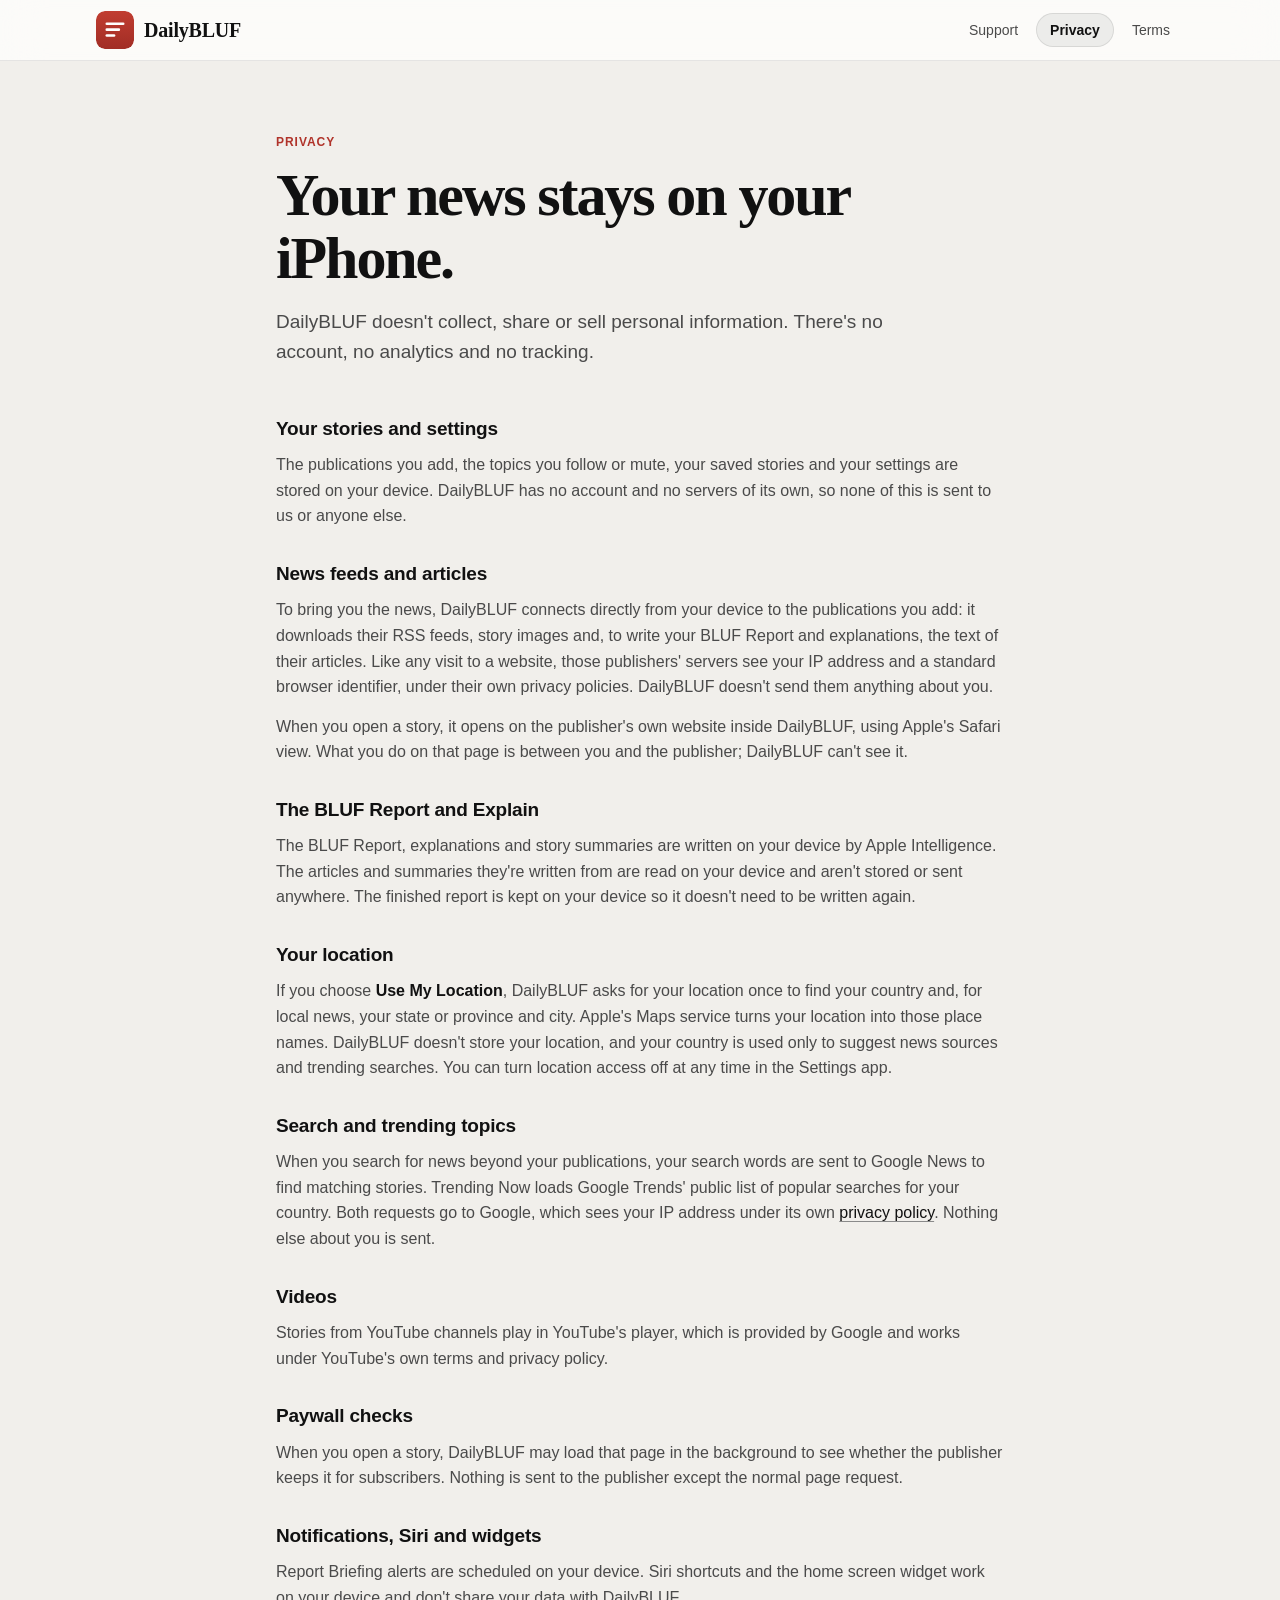
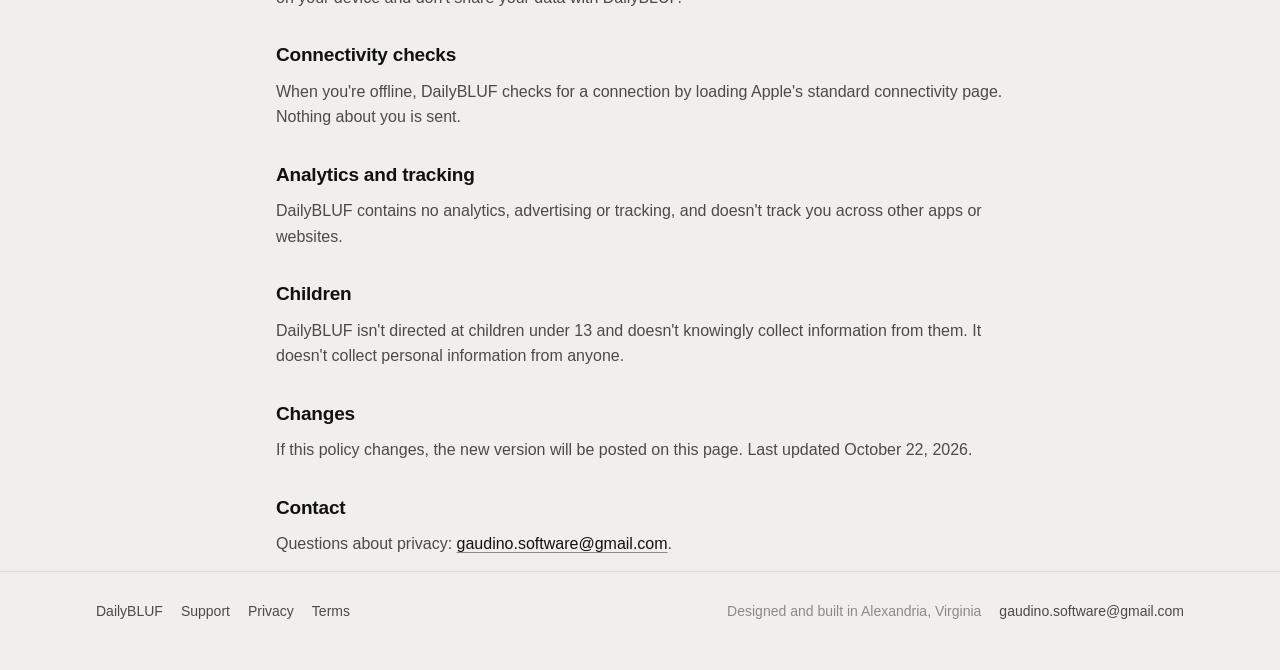
==== privacy.html @ 7bd1f21e "DailyBLUF website: privacy policy, terms of use and support Co-Authored-By: Claude Opus 5.5 <noreply" ====
<!DOCTYPE html>
<html lang="en">
<head>
<meta charset="utf-8">
<meta name="viewport" content="width=device-width, initial-scale=1">
<title>DailyBLUF Privacy</title>
<meta name="description" content="DailyBLUF's privacy policy.">
<link rel="icon" type="image/svg+xml" href="icon.svg">
<link rel="apple-touch-icon" href="icon.svg">
<link rel="stylesheet" href="style.css?v=1">
</head>
<body>
<header class="topbar">
  <div class="inner">
    <a class="brand" href="./"><img class="mark" src="icon.svg" alt="">DailyBLUF</a>
    <nav>
      <a href="support.html">Support</a>
      <a href="privacy.html" aria-current="page">Privacy</a>
      <a href="terms.html">Terms</a>
    </nav>
  </div>
</header>
<main class="wrap" style="max-width:760px">
  <div class="hero" style="padding-bottom:16px">
    <p class="eyebrow">Privacy</p>
    <h1>Your news stays on your iPhone.</h1>
    <p class="lede">DailyBLUF doesn't collect, share or sell personal information. There's no account, no analytics and no tracking.</p>
  </div>

  <h3>Your stories and settings</h3>
  <p>The publications you add, the topics you follow or mute, your saved stories and your settings are stored on your device. DailyBLUF has no account and no servers of its own, so none of this is sent to us or anyone else.</p>

  <h3>News feeds and articles</h3>
  <p>To bring you the news, DailyBLUF connects directly from your device to the publications you add: it downloads their RSS feeds, story images and, to write your BLUF Report and explanations, the text of their articles. Like any visit to a website, those publishers' servers see your IP address and a standard browser identifier, under their own privacy policies. DailyBLUF doesn't send them anything about you.</p>
  <p>When you open a story, it opens on the publisher's own website inside DailyBLUF, using Apple's Safari view. What you do on that page is between you and the publisher; DailyBLUF can't see it.</p>

  <h3>The BLUF Report and Explain</h3>
  <p>The BLUF Report, explanations and story summaries are written on your device by Apple Intelligence. The articles and summaries they're written from are read on your device and aren't stored or sent anywhere. The finished report is kept on your device so it doesn't need to be written again.</p>

  <h3>Your location</h3>
  <p>If you choose <strong>Use My Location</strong>, DailyBLUF asks for your location once to find your country and, for local news, your state or province and city. Apple's Maps service turns your location into those place names. DailyBLUF doesn't store your location, and your country is used only to suggest news sources and trending searches. You can turn location access off at any time in the Settings app.</p>

  <h3>Search and trending topics</h3>
  <p>When you search for news beyond your publications, your search words are sent to Google News to find matching stories. Trending Now loads Google Trends' public list of popular searches for your country. Both requests go to Google, which sees your IP address under its own <a href="https://policies.google.com/privacy">privacy policy</a>. Nothing else about you is sent.</p>

  <h3>Videos</h3>
  <p>Stories from YouTube channels play in YouTube's player, which is provided by Google and works under YouTube's own terms and privacy policy.</p>

  <h3>Paywall checks</h3>
  <p>When you open a story, DailyBLUF may load that page in the background to see whether the publisher keeps it for subscribers. Nothing is sent to the publisher except the normal page request.</p>

  <h3>Notifications, Siri and widgets</h3>
  <p>Report Briefing alerts are scheduled on your device. Siri shortcuts and the home screen widget work on your device and don't share your data with DailyBLUF.</p>

  <h3>Connectivity checks</h3>
  <p>When you're offline, DailyBLUF checks for a connection by loading Apple's standard connectivity page. Nothing about you is sent.</p>

  <h3>Analytics and tracking</h3>
  <p>DailyBLUF contains no analytics, advertising or tracking, and doesn't track you across other apps or websites.</p>

  <h3>Children</h3>
  <p>DailyBLUF isn't directed at children under 13 and doesn't knowingly collect information from them. It doesn't collect personal information from anyone.</p>

  <h3>Changes</h3>
  <p>If this policy changes, the new version will be posted on this page. Last updated October 22, 2026.</p>

  <h3>Contact</h3>
  <p>Questions about privacy: <a href="mailto:gaudino.software@gmail.com">gaudino.software@gmail.com</a>.</p>
</main>

<footer class="site">
  <div class="wrap">
    <a href="./">DailyBLUF</a>
    <a href="support.html">Support</a>
    <a href="privacy.html">Privacy</a>
    <a href="terms.html">Terms</a>
    <span class="made spacer">Designed and built in Alexandria, Virginia</span>
    <a href="mailto:gaudino.software@gmail.com">gaudino.software@gmail.com</a>
  </div>
</footer>
</body>
</html>
---- style.css ----
/* DailyBLUF website — paper and red, light and dark. Based on the PreviewStage site. */

:root {
  --bg: #f5f5f4;
  --surface: #ffffff;
  --surface-2: #ececea;
  --ink: #111111;
  --ink-2: #4a4a4a;
  --ink-3: #8a8a8a;
  --line: rgba(0, 0, 0, 0.09);
  --glass: rgba(255, 255, 255, 0.72);
  --shadow: 0 1px 2px rgba(0,0,0,.04), 0 12px 32px rgba(0,0,0,.08);
  --accent: #111111;
  --on-accent: #ffffff;
  --radius: 18px;
}
@media (prefers-color-scheme: dark) {
  :root {
    --bg: #0e0e0f;
    --surface: #18181a;
    --surface-2: #232326;
    --ink: #f4f4f4;
    --ink-2: #b9b9bb;
    --ink-3: #7c7c80;
    --line: rgba(255, 255, 255, 0.1);
    --glass: rgba(40, 40, 44, 0.72);
    --shadow: 0 1px 2px rgba(0,0,0,.3), 0 12px 32px rgba(0,0,0,.45);
    --accent: #f4f4f4;
    --on-accent: #111111;
  }
}

* { box-sizing: border-box; }
html { scroll-behavior: smooth; scroll-padding-top: 84px; }
body {
  margin: 0;
  background: var(--bg);
  color: var(--ink);
  font: 16px/1.6 -apple-system, BlinkMacSystemFont, "SF Pro Text", "Helvetica Neue", Arial, sans-serif;
  -webkit-font-smoothing: antialiased;
}
a { color: var(--ink); text-decoration-color: var(--ink-3); text-underline-offset: 3px; }
a:hover { text-decoration-color: var(--ink); }
img { max-width: 100%; }

/* Top bar */
.topbar {
  position: sticky; top: 0; z-index: 10;
  backdrop-filter: saturate(180%) blur(20px);
  -webkit-backdrop-filter: saturate(180%) blur(20px);
  background: var(--glass);
  border-bottom: 1px solid var(--line);
}
.topbar .inner {
  max-width: 1120px; margin: 0 auto; padding: 0 16px;
  height: 60px; display: flex; align-items: center; gap: 24px;
}
.brand { display: flex; align-items: center; gap: 10px; font-weight: 700; text-decoration: none; letter-spacing: -.01em; }
.brand .mark { width: 38px; height: 38px; }
.topbar nav { margin-left: auto; display: flex; gap: 4px; font-size: 14px; }
.topbar nav a {
  text-decoration: none; color: var(--ink-2); padding: 6px 14px; border-radius: 999px;
  transition: background-color .2s ease, color .2s ease;
}
.topbar nav a:hover { color: var(--ink); background: color-mix(in srgb, var(--surface-2) 60%, transparent); }
/* The page you're on sits in a pill. */
.topbar nav a[aria-current] { color: var(--ink); font-weight: 600; background: var(--surface-2); box-shadow: inset 0 0 0 1px var(--line); }

/* Layout */
.wrap { max-width: 1120px; margin: 0 auto; padding: 0 16px; }
.hero { padding: 72px 0 40px; }
.eyebrow { font-size: 12px; font-weight: 600; letter-spacing: .08em; text-transform: uppercase; color: var(--ink-3); margin: 0 0 12px; }
h1 { font-size: clamp(36px, 6vw, 60px); line-height: 1.04; letter-spacing: -.035em; margin: 0 0 18px; }
.lede { font-size: 19px; color: var(--ink-2); max-width: 640px; margin: 0; }
h2 { font-size: clamp(26px, 3.4vw, 34px); letter-spacing: -.025em; line-height: 1.15; margin: 0 0 14px; }
h3 { font-size: 19px; letter-spacing: -.01em; margin: 30px 0 8px; }
h4 { font-size: 15px; margin: 20px 0 6px; }
p { margin: 0 0 14px; color: var(--ink-2); }
strong { color: var(--ink); }
ul, ol { padding-left: 22px; color: var(--ink-2); margin: 0 0 14px; }
li { margin: 4px 0; }
kbd {
  font: 12px/1 -apple-system, BlinkMacSystemFont, sans-serif;
  display: inline-block; padding: 4px 7px; border-radius: 6px;
  background: var(--surface); border: 1px solid var(--line); box-shadow: 0 1px 0 var(--line);
  color: var(--ink); white-space: nowrap;
}
.ui { font-weight: 600; color: var(--ink); }

.button {
  display: inline-flex; align-items: center; gap: 8px; height: 44px; padding: 0 22px;
  border-radius: 999px; background: var(--accent); color: var(--on-accent);
  font-weight: 600; text-decoration: none; font-size: 15px;
}
.button.secondary { background: var(--surface-2); color: var(--ink); }
.actions { display: flex; gap: 12px; flex-wrap: wrap; margin-top: 28px; }

/* Cards */
.grid { display: grid; gap: 16px; grid-template-columns: repeat(auto-fit, minmax(240px, 1fr)); }
.card {
  background: var(--surface); border: 1px solid var(--line); border-radius: var(--radius);
  padding: 22px; box-shadow: var(--shadow);
}
.card h3 { margin-top: 0; }
.card p:last-child { margin-bottom: 0; }
.card .icon { font-size: 22px; margin-bottom: 10px; }
.card .icon svg { width: 28px; height: 28px; display: block; }

section.block { padding: 56px 0; border-top: 1px solid var(--line); }

/* Guide layout with table of contents */
.guide { display: grid; grid-template-columns: 220px minmax(0, 1fr); gap: 56px; padding: 40px 0 80px; }
.guide > * { min-width: 0; }
.mock .titlebar { overflow: hidden; }
.toc { position: sticky; top: 84px; align-self: start; font-size: 14px; padding-bottom: 12px; z-index: 20; }
/* Only the chapter list scrolls, so search results can spread over the page. */
.toc > ol { max-height: calc(100vh - 190px); overflow: auto; }
.toc p { font-size: 11px; font-weight: 600; letter-spacing: .08em; text-transform: uppercase; color: var(--ink-3); margin: 0 0 10px 10px; }
.toc ol { list-style: none; padding: 0; margin: 0; counter-reset: chapter; }
.toc > ol > li { counter-increment: chapter; margin: 1px 0; }
.toc > ol > li > a {
  display: flex; align-items: baseline; gap: 10px; padding: 6px 10px; border-radius: 10px;
  text-decoration: none; color: var(--ink); font-weight: 500;
  transition: background-color .15s ease;
}
.toc > ol > li > a::before {
  content: counter(chapter); min-width: 16px; font-size: 12px; font-weight: 600;
  color: var(--ink-3); font-variant-numeric: tabular-nums;
}
.toc > ol > li > a:hover { background: color-mix(in srgb, var(--surface-2) 70%, transparent); }
.toc > ol > li > a.active { background: var(--surface-2); font-weight: 600; box-shadow: inset 0 0 0 1px var(--line); }
.toc > ol > li > a.active::before { color: var(--ink); }
/* Sub-sections hang off a thin line under their chapter. */
.toc ol ol { margin: 2px 0 6px 21px; padding-left: 12px; border-left: 1.5px solid var(--line); }
.toc ol ol li { position: relative; }
.toc ol ol a {
  display: block; padding: 4px 8px; border-radius: 8px; font-size: 13px;
  text-decoration: none; color: var(--ink-2);
}
.toc ol ol a:hover { color: var(--ink); background: color-mix(in srgb, var(--surface-2) 60%, transparent); }
.toc ol ol a.active { color: var(--ink); font-weight: 600; }
.toc ol ol a.active::before {
  content: ""; position: absolute; left: -13.5px; top: 6px; bottom: 6px; width: 2px;
  border-radius: 2px; background: var(--ink);
}
.chapter { padding: 8px 0 40px; border-bottom: 1px solid var(--line); margin-bottom: 40px; }
.chapter:last-child { border-bottom: 0; }
.num { font-size: 12px; font-weight: 600; letter-spacing: .08em; color: var(--ink-3); text-transform: uppercase; display: block; margin-bottom: 6px; }

@media (max-width: 860px) {
  .guide { grid-template-columns: minmax(0, 1fr); gap: 24px; }
  .toc { position: static; max-height: none; background: var(--surface); border: 1px solid var(--line); border-radius: var(--radius); padding: 16px; }
  .toc > ol { max-height: none; }
  .topbar nav { gap: 2px; }
  .topbar nav a { padding: 6px 10px; }
}

/* Definition rows: a control and what it does */
.defs { display: grid; grid-template-columns: minmax(120px, 190px) 1fr; border: 1px solid var(--line); border-radius: 14px; overflow: hidden; background: var(--surface); margin: 12px 0 18px; }
.defs > div { padding: 11px 16px; border-top: 1px solid var(--line); font-size: 15px; }
.defs > div:nth-child(-n+2) { border-top: 0; }
.defs > div:nth-child(odd) { font-weight: 600; color: var(--ink); background: color-mix(in srgb, var(--surface-2) 45%, transparent); }
.defs > div:nth-child(even) { color: var(--ink-2); }
@media (max-width: 560px) {
  .defs { grid-template-columns: 1fr; }
  .defs > div:nth-child(odd) { border-top: 1px solid var(--line); }
  .defs > div:nth-child(even) { border-top: 0; padding-top: 0; }
  .defs > div:first-child { border-top: 0; }
}

.note {
  border-left: 3px solid var(--ink); background: var(--surface); border-radius: 0 12px 12px 0;
  padding: 12px 16px; margin: 16px 0; font-size: 15px; color: var(--ink-2);
}
.note strong { display: block; margin-bottom: 2px; }

table.keys { width: 100%; border-collapse: collapse; background: var(--surface); border: 1px solid var(--line); border-radius: 14px; overflow: hidden; margin: 12px 0 20px; font-size: 15px; }
table.keys th { text-align: left; font-size: 12px; letter-spacing: .06em; text-transform: uppercase; color: var(--ink-3); padding: 10px 16px; background: var(--surface-2); }
table.keys td { padding: 10px 16px; border-top: 1px solid var(--line); color: var(--ink-2); }
table.keys td:last-child { text-align: right; }

details { background: var(--surface); border: 1px solid var(--line); border-radius: 14px; padding: 14px 18px; margin: 10px 0; }
details summary { cursor: pointer; font-weight: 600; list-style: none; }
details summary::-webkit-details-marker { display: none; }
details summary::after { content: "+"; float: right; color: var(--ink-3); font-weight: 400; }
details[open] summary::after { content: "–"; }
details p { margin: 10px 0 0; }

footer.site { border-top: 1px solid var(--line); padding: 28px 0 48px; font-size: 14px; color: var(--ink-3); }
footer.site .wrap { display: flex; gap: 18px; flex-wrap: wrap; align-items: center; }
footer.site a { color: var(--ink-2); text-decoration: none; }
footer.site .spacer { margin-left: auto; }

/* ---------- Mock UI illustrations ---------- */
.figure { margin: 20px 0 26px; }
.figure figcaption { font-size: 13px; color: var(--ink-3); margin-top: 10px; text-align: center; }
.mock {
  --m-bg: #e7e7e5; --m-panel: #f6f6f5; --m-card: #ffffff; --m-ink: #1a1a1a; --m-dim: #9a9a9a; --m-line: rgba(0,0,0,.08);
  background: var(--m-bg); border-radius: 16px; border: 1px solid var(--line); box-shadow: var(--shadow);
  overflow: hidden; color: var(--m-ink); font-size: 11px; line-height: 1.3;
}
@media (prefers-color-scheme: dark) {
  .mock { --m-bg: #1e1e20; --m-panel: #2a2a2d; --m-card: #333336; --m-ink: #eeeeee; --m-dim: #8d8d92; --m-line: rgba(255,255,255,.08); }
}
.mock .titlebar { display: flex; align-items: center; gap: 10px; padding: 9px 12px; background: var(--m-panel); border-bottom: 1px solid var(--m-line); }
.dots { display: flex; gap: 6px; }
.dots i { width: 10px; height: 10px; border-radius: 50%; background: #ff5f57; display: block; }
.dots i:nth-child(2) { background: #febc2e; } .dots i:nth-child(3) { background: #28c840; }
.pill { display: inline-flex; align-items: center; gap: 8px; padding: 5px 10px; border-radius: 999px; background: var(--m-card); border: 1px solid var(--m-line); white-space: nowrap; }
.pill.dark { background: var(--m-ink); color: var(--m-panel); border-color: transparent; }
.mock .body { display: grid; grid-template-columns: 26% 1fr 28%; min-height: 330px; }
.mock .side { background: var(--m-panel); padding: 10px; border-right: 1px solid var(--m-line); display: flex; flex-direction: column; gap: 7px; min-width: 0; }
.mock .insp { background: var(--m-panel); padding: 10px; border-left: 1px solid var(--m-line); display: flex; flex-direction: column; gap: 7px; min-width: 0; }
.mock .canvas { position: relative; display: flex; align-items: center; justify-content: center; gap: 12px; padding: 18px; }
.tabs { display: flex; justify-content: space-between; background: var(--m-card); border-radius: 999px; padding: 3px; border: 1px solid var(--m-line); }
.tabs span { flex: 1; text-align: center; padding: 3px 0; border-radius: 999px; color: var(--m-dim); }
.tabs span.on { background: var(--m-bg); color: var(--m-ink); font-weight: 600; }
.row { display: flex; align-items: center; gap: 7px; padding: 6px; border-radius: 8px; }
.row.sel { background: var(--m-bg); }
.thumb { width: 18px; height: 30px; border-radius: 3px; background: var(--m-card); border: 1px solid var(--m-line); flex: none; }
.sq { width: 20px; height: 20px; border-radius: 6px; background: var(--m-bg); flex: none; }
.bar { height: 6px; border-radius: 3px; background: var(--m-line); }
.lbl { font-weight: 700; font-size: 10px; letter-spacing: .02em; }
.dim { color: var(--m-dim); }
.screen { width: 92px; height: 190px; background: var(--m-card); border-radius: 6px; box-shadow: 0 6px 16px rgba(0,0,0,.12); padding: 10px 8px; display: flex; flex-direction: column; align-items: center; gap: 6px; }
.screen .h { width: 70%; height: 7px; border-radius: 3px; background: var(--m-ink); }
.screen .phone { flex: 1; width: 62px; border: 3px solid var(--m-ink); border-radius: 12px; background: var(--m-bg); }
.ctrls { position: absolute; bottom: 10px; left: 50%; transform: translateX(-50%); display: flex; gap: 6px; }
.callout {
  position: absolute; width: 20px; height: 20px; border-radius: 50%; background: var(--accent); color: var(--on-accent);
  font: 700 11px/20px -apple-system, sans-serif; text-align: center; box-shadow: 0 0 0 3px var(--bg);
}
.legend { display: grid; grid-template-columns: repeat(auto-fit, minmax(210px, 1fr)); gap: 10px 20px; margin-top: 14px; font-size: 14px; }
.legend div { display: flex; gap: 10px; align-items: baseline; color: var(--ink-2); }
.legend b { flex: none; width: 20px; height: 20px; border-radius: 50%; background: var(--accent); color: var(--on-accent); font-size: 11px; text-align: center; line-height: 20px; }
.seg { display: flex; background: var(--m-bg); border-radius: 999px; padding: 2px; }
.seg span { flex: 1; text-align: center; padding: 3px 0; border-radius: 999px; color: var(--m-dim); }
.seg span.on { background: var(--m-ink); color: var(--m-panel); font-weight: 600; }
.kv { display: grid; grid-template-columns: 64px 1fr; align-items: center; gap: 6px; }
.small-mock { max-width: 420px; margin-left: auto; margin-right: auto; }
@media (max-width: 640px) {
  .mock .body { grid-template-columns: 1fr; }
  .mock .side, .mock .insp { border: 0; border-top: 1px solid var(--m-line); }
  .mock .canvas { order: -1; min-height: 240px; }
}
/* On phones the mock's panels stack, so numbered markers would point at the wrong places. */
@media (max-width: 640px) {
  .callout, .legend b { display: none; }
}

/* ---------- Real app screenshots ---------- */
.shot {
  display: block; width: 100%; height: auto;
  border-radius: 14px; border: 1px solid var(--line);
  box-shadow: 0 2px 6px rgba(0,0,0,.06), 0 24px 60px rgba(0,0,0,.14);
  background: #fafafa;
}
.shot.window { border-radius: 12px; }
.annotated { position: relative; }
.annotated .zone {
  position: absolute; border: 2px solid var(--accent); border-radius: 12px;
  background: color-mix(in srgb, var(--accent) 6%, transparent);
  pointer-events: none;
}
.annotated .callout { box-shadow: 0 0 0 3px var(--bg), 0 4px 12px rgba(0,0,0,.25); width: 26px; height: 26px; line-height: 26px; font-size: 13px; }
.split { display: grid; grid-template-columns: minmax(200px, 290px) minmax(0, 1fr); gap: 32px; align-items: start; margin: 18px 0 28px; }
.split.reverse { grid-template-columns: minmax(0, 1fr) minmax(200px, 290px); }
.split.reverse > .media { order: 2; }
.split .media { position: sticky; top: 84px; }
.split .text h3:first-child { margin-top: 0; }
@media (max-width: 760px) {
  .split, .split.reverse { grid-template-columns: 1fr; }
  .split .media, .split.reverse > .media { position: static; order: 0; max-width: 320px; margin: 0 auto; }
}
.names { display: grid; grid-template-columns: repeat(3, 1fr); gap: 14px; margin: 18px 0 8px; }
.names .card { padding: 18px; }
.names .card h3 { margin: 4px 0 6px; font-size: 18px; }
.names .tag { font-size: 11px; font-weight: 600; letter-spacing: .08em; text-transform: uppercase; color: var(--ink-3); }
@media (max-width: 640px) { .names { grid-template-columns: 1fr; } }
/* Room below the main screenshot before the next section's line. */
.hero-shot { margin: 8px 0 64px; }
.split .defs { grid-template-columns: minmax(96px, 132px) 1fr; }
@media (max-width: 560px) { .split .defs { grid-template-columns: 1fr; } }

/* ---------- Guide search ---------- */
.search { position: relative; margin: 0 0 18px; }
.search input {
  width: 100%; box-sizing: border-box; height: 38px; padding: 0 34px 0 34px;
  font: inherit; font-size: 14px; color: var(--ink);
  background: var(--surface) no-repeat 11px 50% / 15px 15px;
  background-image: url("data:image/svg+xml,%3Csvg xmlns='http://www.w3.org/2000/svg' viewBox='0 0 24 24' fill='none' stroke='%238a8a8a' stroke-width='2.4' stroke-linecap='round'%3E%3Ccircle cx='10.5' cy='10.5' r='6.5'/%3E%3Cpath d='M15.5 15.5 21 21'/%3E%3C/svg%3E");
  border: 1px solid var(--line); border-radius: 999px; outline: none;
  -webkit-appearance: none; appearance: none;
}
.search input::-webkit-search-cancel-button { -webkit-appearance: none; }
.search input:focus { border-color: var(--ink-3); box-shadow: 0 0 0 4px color-mix(in srgb, var(--ink) 8%, transparent); }
.search .search-key { position: absolute; right: 10px; top: 50%; transform: translateY(-50%); font-size: 11px; padding: 1px 6px; pointer-events: none; }
.search input:focus ~ .search-key, .search input:not(:placeholder-shown) ~ .search-key { display: none; }
.search-results {
  position: absolute; z-index: 30; top: 44px; left: 0; width: min(440px, calc(100vw - 32px));
  max-height: min(70vh, 520px); overflow: auto; padding: 6px;
  background: var(--surface); border: 1px solid var(--line); border-radius: 16px;
  box-shadow: 0 2px 6px rgba(0,0,0,.06), 0 24px 60px rgba(0,0,0,.18);
}
.search-hit { display: block; padding: 9px 12px; border-radius: 11px; text-decoration: none; color: var(--ink-2); }
.search-hit.active, .search-hit:hover { background: var(--surface-2); }
.search-hit .hit-chapter { display: block; font-size: 11px; font-weight: 600; letter-spacing: .06em; text-transform: uppercase; color: var(--ink-3); }
.search-hit .hit-title { display: block; font-weight: 600; color: var(--ink); font-size: 14px; margin: 1px 0; }
.search-hit .hit-text { display: block; font-size: 13px; line-height: 1.45; }
.search-hit mark { background: color-mix(in srgb, var(--ink) 14%, transparent); color: var(--ink); border-radius: 3px; padding: 0 1px; }
.search-empty { padding: 12px; font-size: 13px; color: var(--ink-3); }
/* A found result glows briefly. */
.found { animation: found 2.2s ease-out; border-radius: 8px; }
@keyframes found { 0%, 35% { background: color-mix(in srgb, var(--ink) 12%, transparent); } 100% { background: transparent; } }

/* "Designed and built in Alexandria, Virginia", on the right, before the email. */
footer.site .made { color: var(--ink-3); }

/* DailyBLUF: warm paper, newspaper serif, the app's red. */
:root {
  --bg: #f1efeb;
  --surface: #fbfaf8;
  --red: #b0332a;
}
@media (prefers-color-scheme: dark) {
  :root { --bg: #0a0a0b; --surface: #18181a; --red: #ec6b5d; }
}
.brand { font-family: "New York", "Iowan Old Style", Georgia, serif; font-weight: 900; font-size: 20px; }
.brand .mark { border-radius: 9px; }
.eyebrow { color: var(--red); }
.wrap h1 { font-family: "New York", "Iowan Old Style", Georgia, serif; }
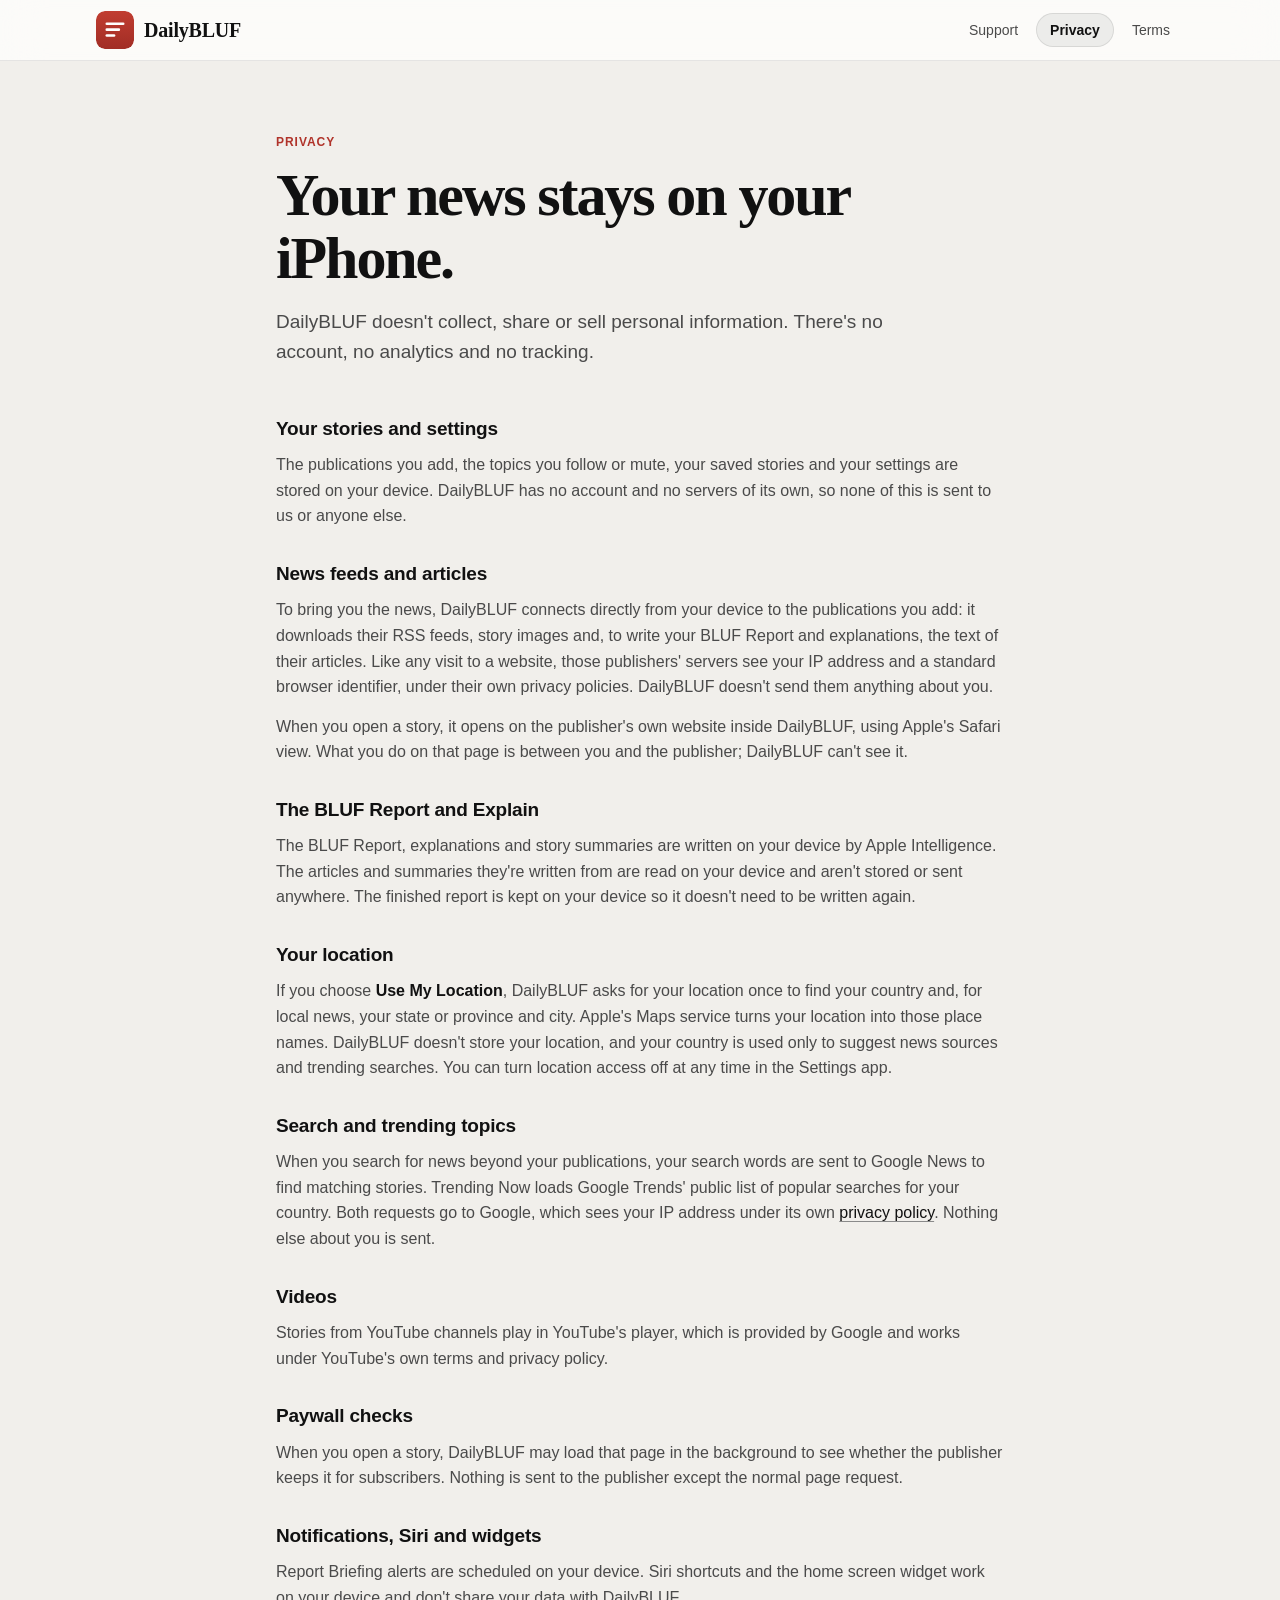
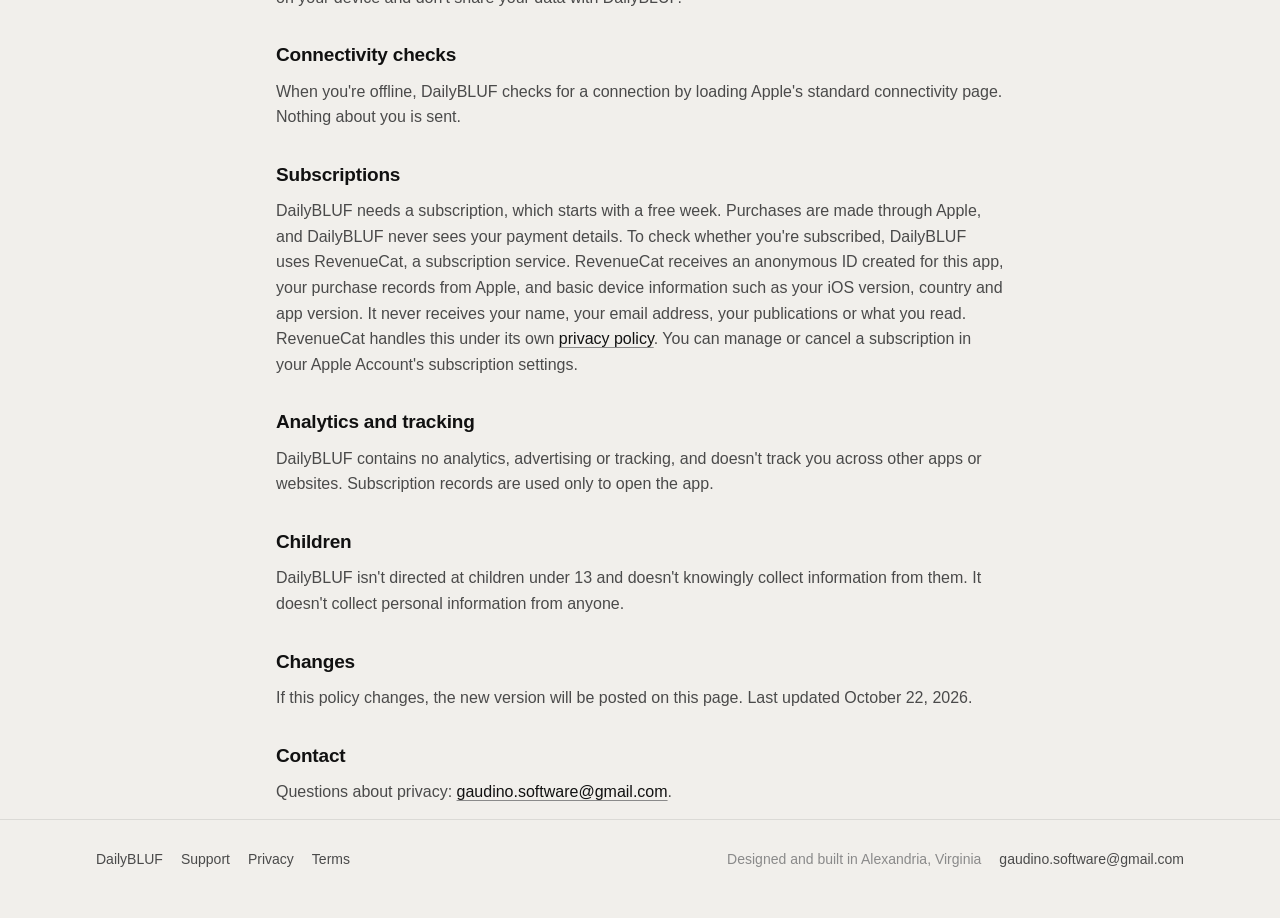
==== commit dd37163f: "Add the DailyBLUF subscription to the privacy policy and terms Co-Authored-By: Claude Opus 5.5 <nore" ====
--- a/privacy.html
+++ b/privacy.html
@@ -7,7 +7,8 @@
 <meta name="description" content="DailyBLUF's privacy policy.">
 <link rel="icon" type="image/svg+xml" href="icon.svg">
 <link rel="apple-touch-icon" href="icon.svg">
-<link rel="stylesheet" href="style.css?v=1">
+<link rel="stylesheet" href="style.css?v=2">
+<script>if (new URLSearchParams(location.search).has("app")) document.documentElement.classList.add("in-app");</script>
 </head>
 <body>
 <header class="topbar">
@@ -55,8 +56,11 @@
   <h3>Connectivity checks</h3>
   <p>When you're offline, DailyBLUF checks for a connection by loading Apple's standard connectivity page. Nothing about you is sent.</p>
 
+  <h3>Subscriptions</h3>
+  <p>DailyBLUF needs a subscription, which starts with a free week. Purchases are made through Apple, and DailyBLUF never sees your payment details. To check whether you're subscribed, DailyBLUF uses RevenueCat, a subscription service. RevenueCat receives an anonymous ID created for this app, your purchase records from Apple, and basic device information such as your iOS version, country and app version. It never receives your name, your email address, your publications or what you read. RevenueCat handles this under its own <a href="https://www.revenuecat.com/privacy">privacy policy</a>. You can manage or cancel a subscription in your Apple Account's subscription settings.</p>
+
   <h3>Analytics and tracking</h3>
-  <p>DailyBLUF contains no analytics, advertising or tracking, and doesn't track you across other apps or websites.</p>
+  <p>DailyBLUF contains no analytics, advertising or tracking, and doesn't track you across other apps or websites. Subscription records are used only to open the app.</p>
 
   <h3>Children</h3>
   <p>DailyBLUF isn't directed at children under 13 and doesn't knowingly collect information from them. It doesn't collect personal information from anyone.</p>
--- a/style.css
+++ b/style.css
@@ -329,3 +329,9 @@
 .brand .mark { border-radius: 9px; }
 .eyebrow { color: var(--red); }
 .wrap h1 { font-family: "New York", "Iowan Old Style", Georgia, serif; }
+
+/* Opened inside the DailyBLUF app: the app supplies its own navigation. */
+.in-app .topbar, .in-app footer.site { display: none; }
+.in-app .hero { padding-top: 24px; }
+/* Inside the app the page reads like one of its screens: up and down only. */
+html.in-app, .in-app body { overflow-x: hidden; touch-action: pan-y; overscroll-behavior-x: none; }
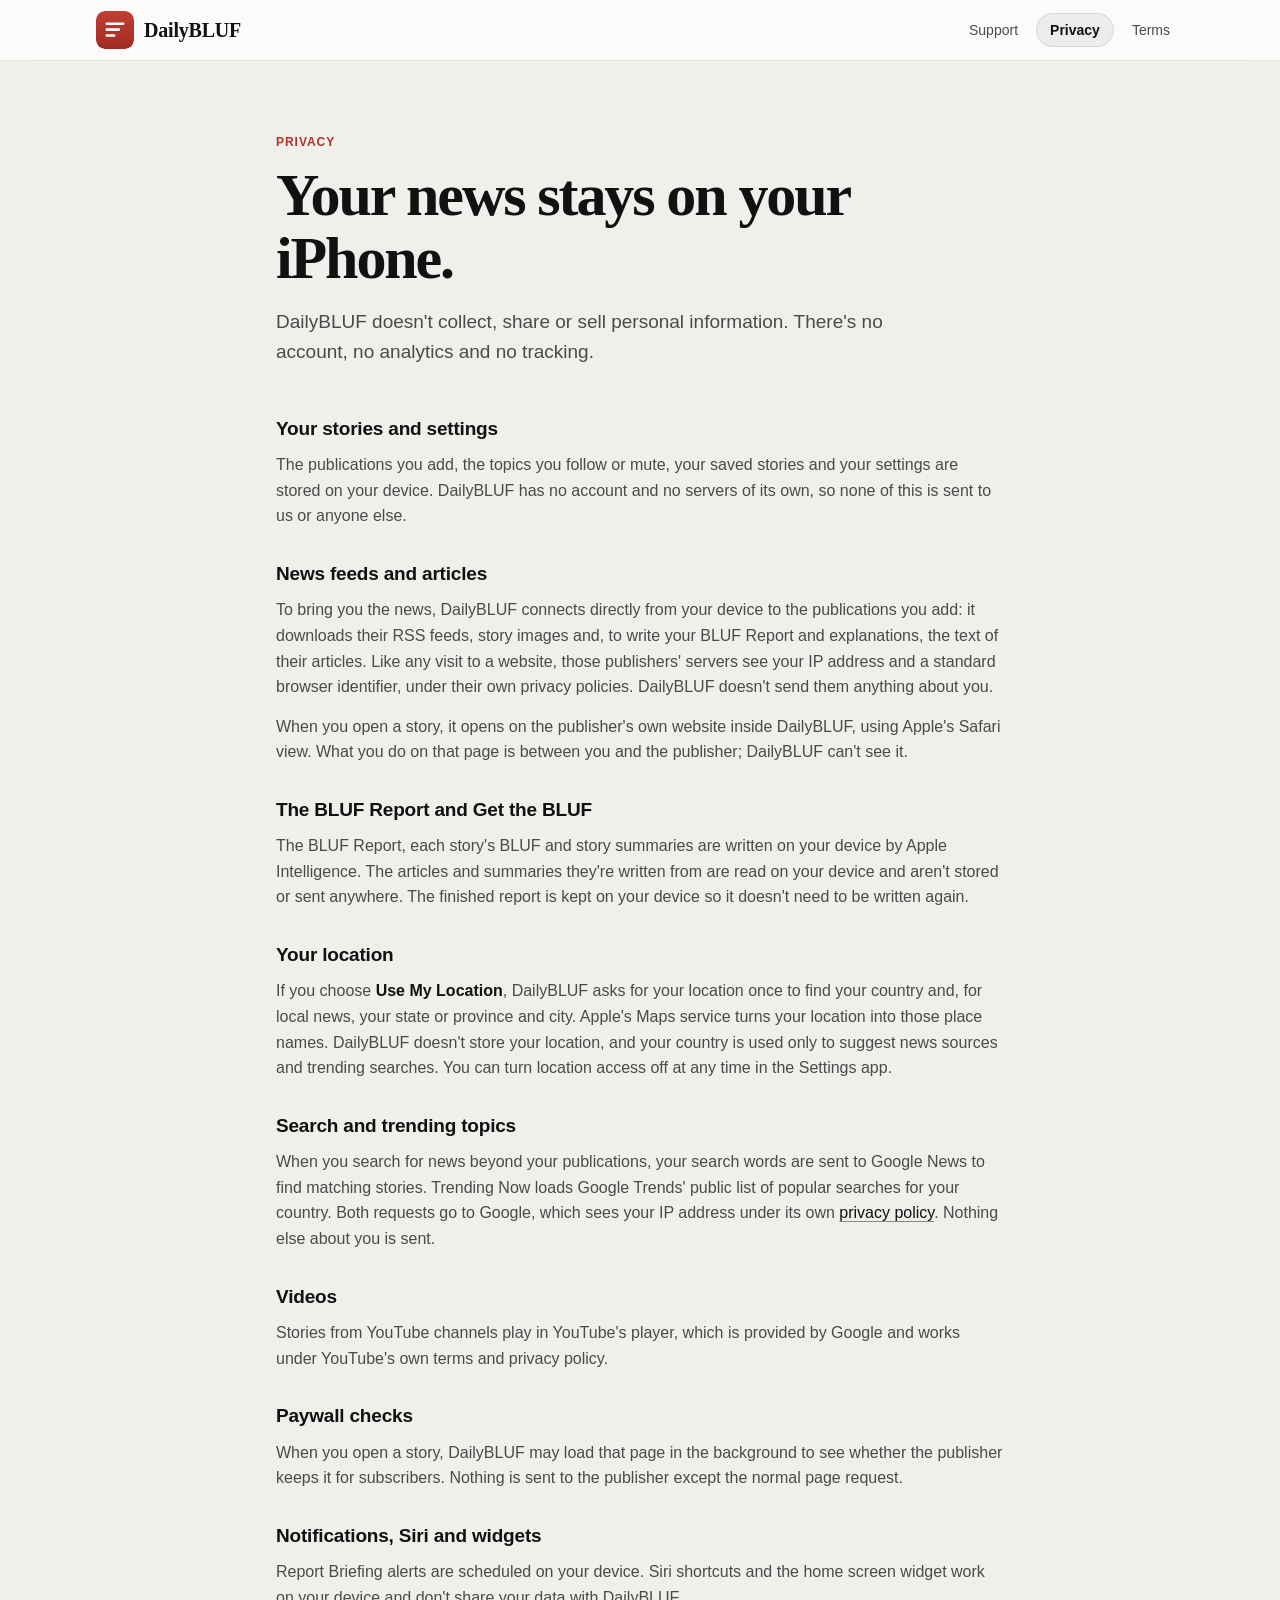
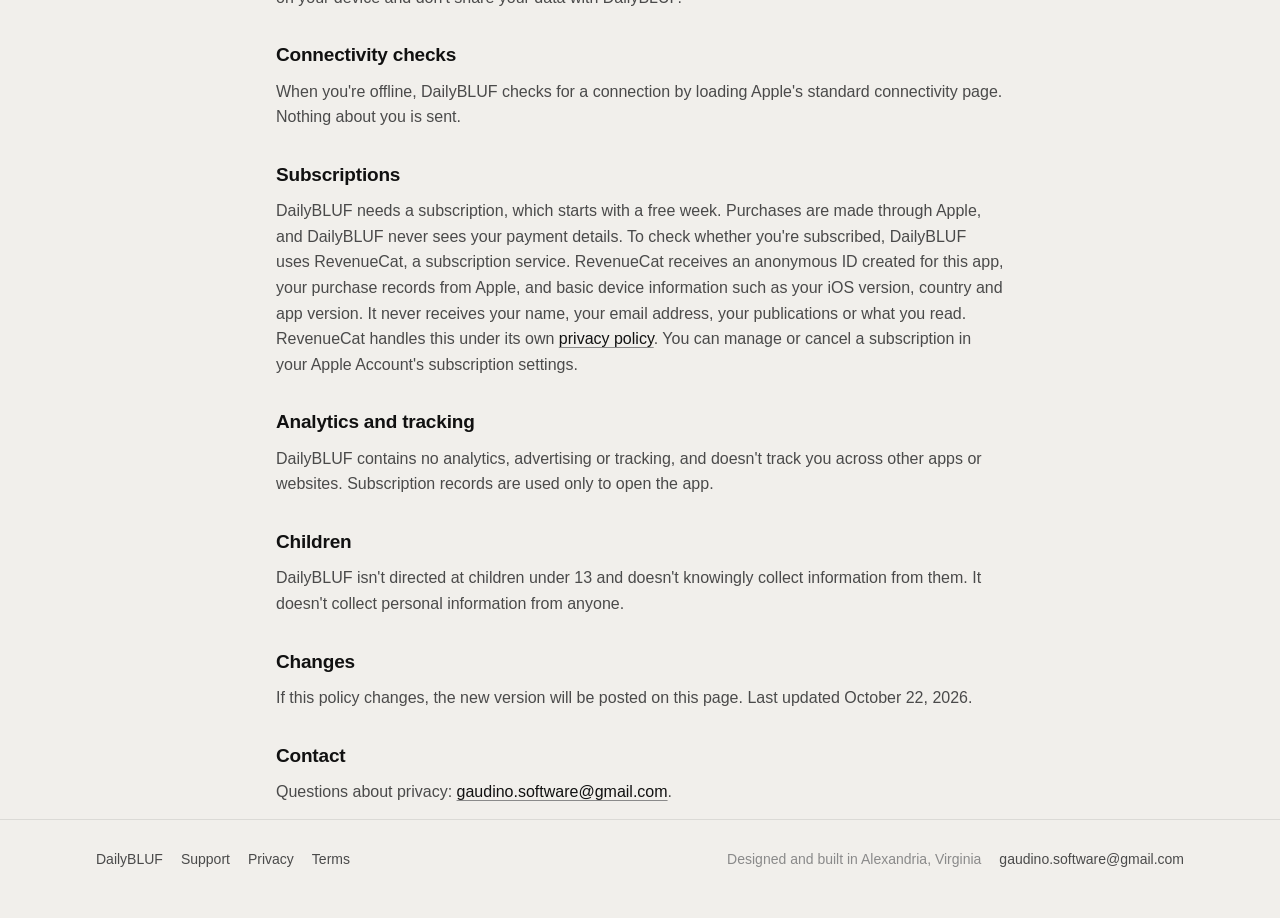
==== commit cb962cec: "Rename Explain to Get the BLUF Co-Authored-By: Claude Opus 5.5 <noreply@anthropic.com>" ====
--- a/privacy.html
+++ b/privacy.html
@@ -35,8 +35,8 @@
   <p>To bring you the news, DailyBLUF connects directly from your device to the publications you add: it downloads their RSS feeds, story images and, to write your BLUF Report and explanations, the text of their articles. Like any visit to a website, those publishers' servers see your IP address and a standard browser identifier, under their own privacy policies. DailyBLUF doesn't send them anything about you.</p>
   <p>When you open a story, it opens on the publisher's own website inside DailyBLUF, using Apple's Safari view. What you do on that page is between you and the publisher; DailyBLUF can't see it.</p>
 
-  <h3>The BLUF Report and Explain</h3>
-  <p>The BLUF Report, explanations and story summaries are written on your device by Apple Intelligence. The articles and summaries they're written from are read on your device and aren't stored or sent anywhere. The finished report is kept on your device so it doesn't need to be written again.</p>
+  <h3>The BLUF Report and Get the BLUF</h3>
+  <p>The BLUF Report, each story's BLUF and story summaries are written on your device by Apple Intelligence. The articles and summaries they're written from are read on your device and aren't stored or sent anywhere. The finished report is kept on your device so it doesn't need to be written again.</p>
 
   <h3>Your location</h3>
   <p>If you choose <strong>Use My Location</strong>, DailyBLUF asks for your location once to find your country and, for local news, your state or province and city. Apple's Maps service turns your location into those place names. DailyBLUF doesn't store your location, and your country is used only to suggest news sources and trending searches. You can turn location access off at any time in the Settings app.</p>
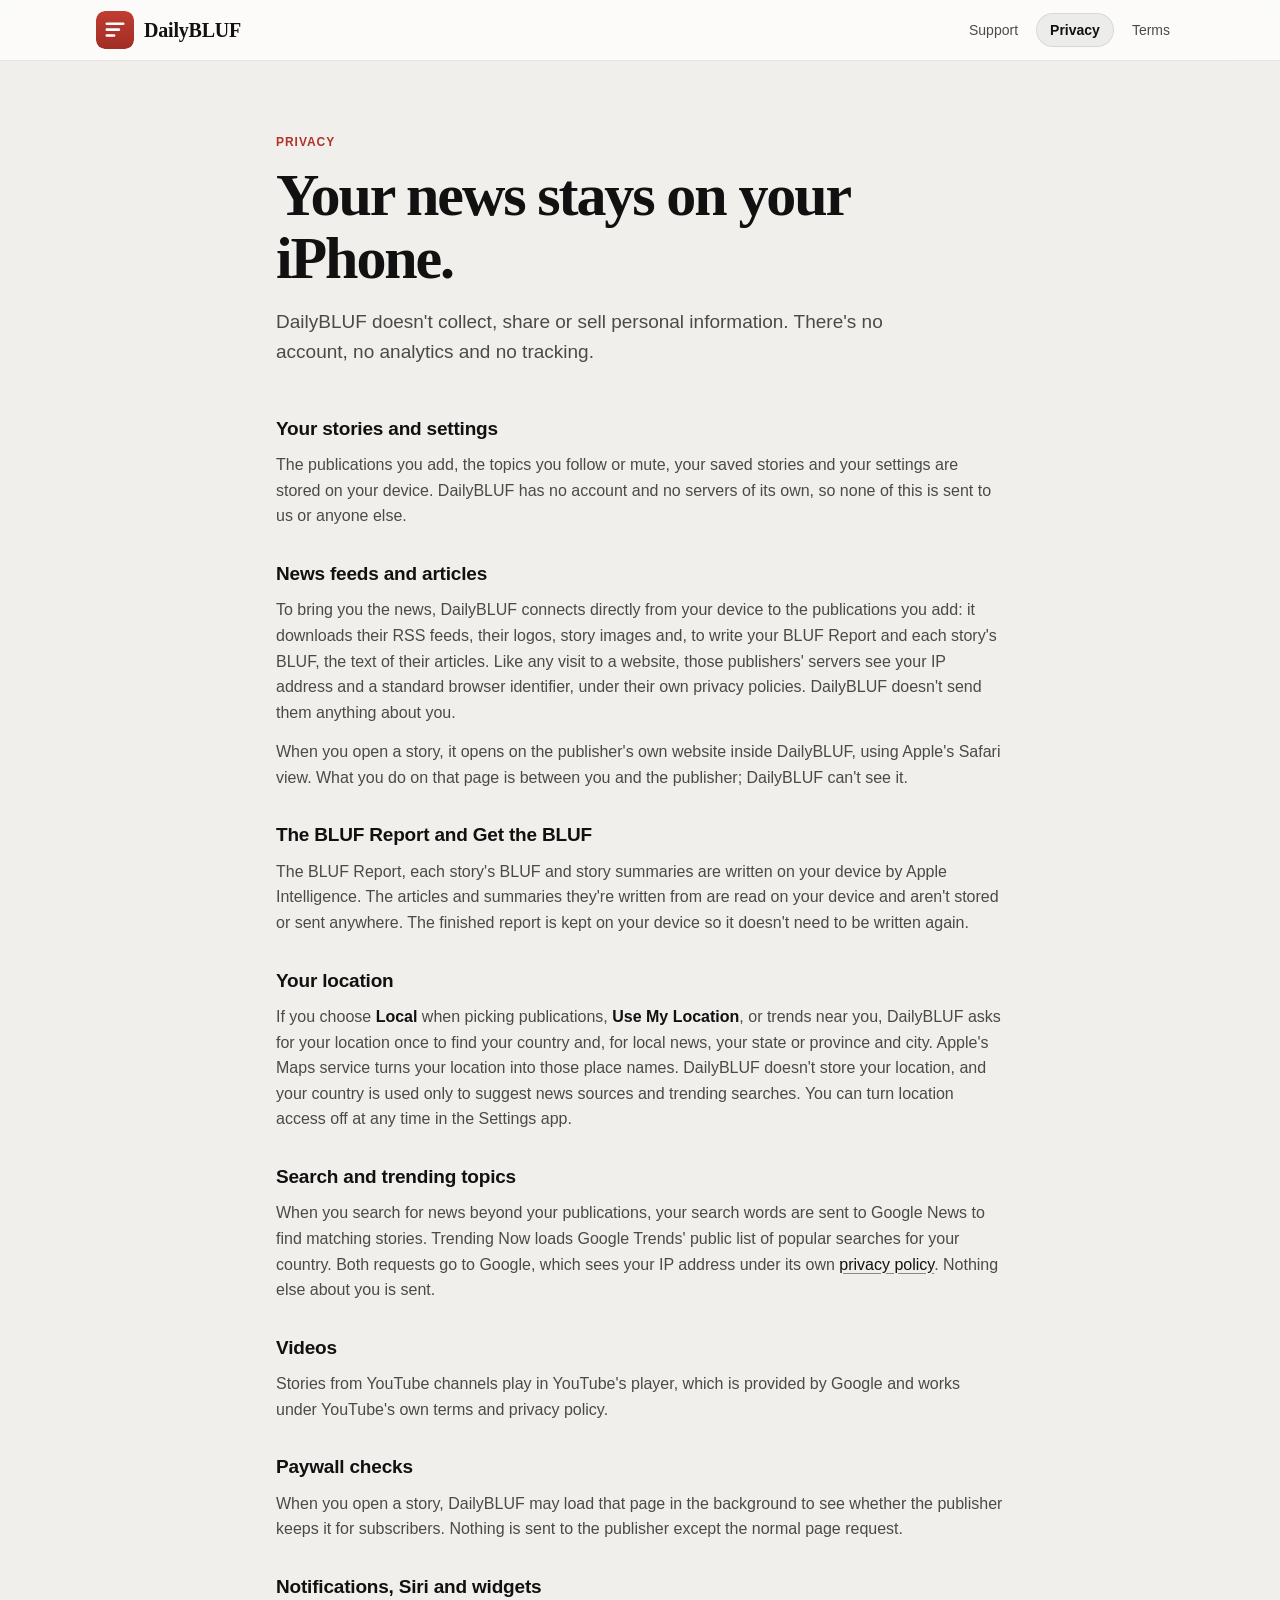
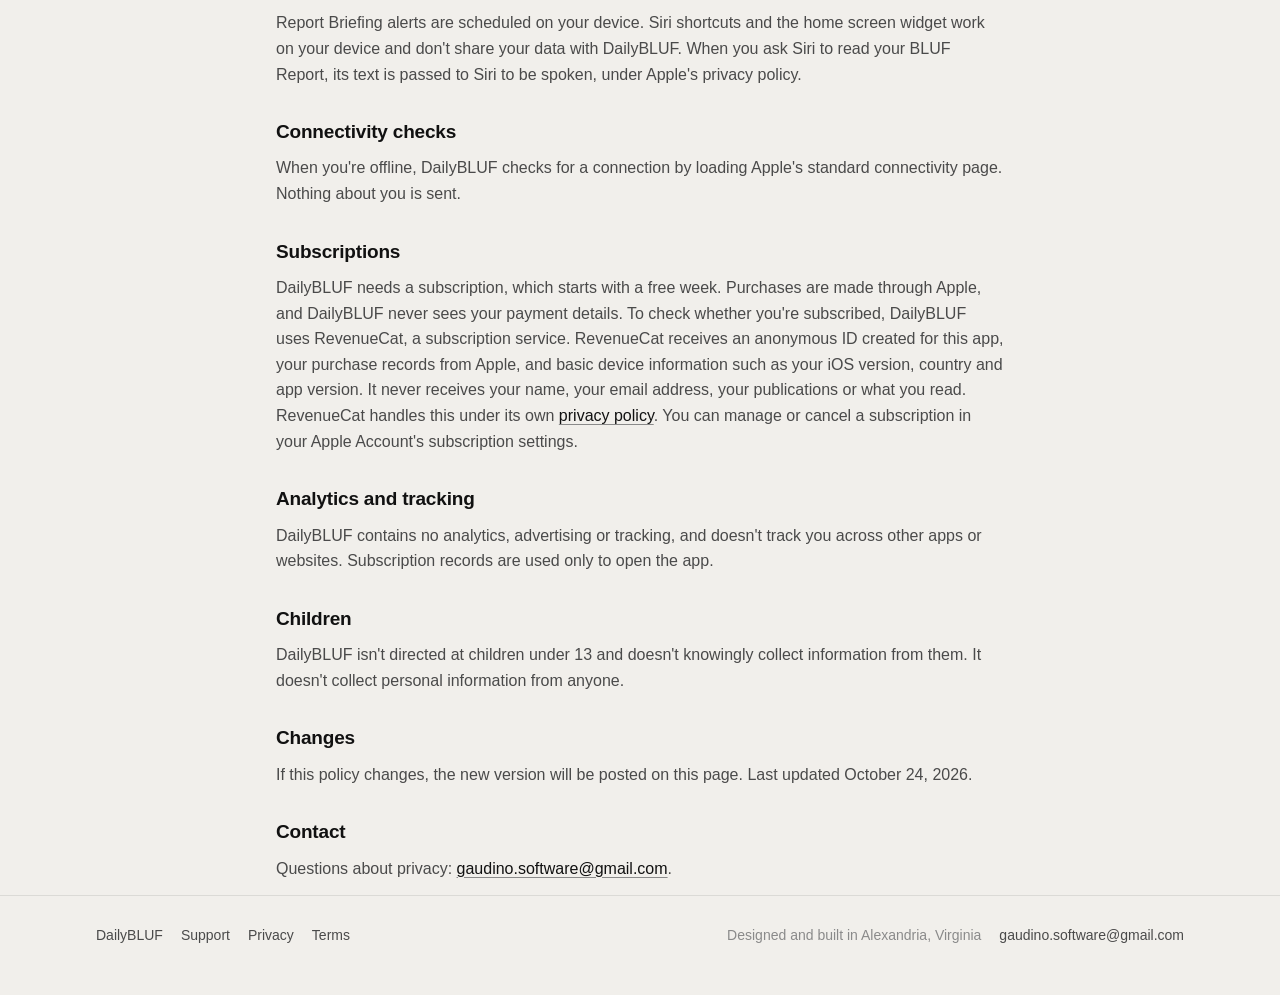
==== commit 768952a0: "Update pages for muting in Following, pinning, Siri reading and opt-in sources Co-Authored-By: Claud" ====
--- a/privacy.html
+++ b/privacy.html
@@ -32,14 +32,14 @@
   <p>The publications you add, the topics you follow or mute, your saved stories and your settings are stored on your device. DailyBLUF has no account and no servers of its own, so none of this is sent to us or anyone else.</p>
 
   <h3>News feeds and articles</h3>
-  <p>To bring you the news, DailyBLUF connects directly from your device to the publications you add: it downloads their RSS feeds, story images and, to write your BLUF Report and explanations, the text of their articles. Like any visit to a website, those publishers' servers see your IP address and a standard browser identifier, under their own privacy policies. DailyBLUF doesn't send them anything about you.</p>
+  <p>To bring you the news, DailyBLUF connects directly from your device to the publications you add: it downloads their RSS feeds, their logos, story images and, to write your BLUF Report and each story's BLUF, the text of their articles. Like any visit to a website, those publishers' servers see your IP address and a standard browser identifier, under their own privacy policies. DailyBLUF doesn't send them anything about you.</p>
   <p>When you open a story, it opens on the publisher's own website inside DailyBLUF, using Apple's Safari view. What you do on that page is between you and the publisher; DailyBLUF can't see it.</p>
 
   <h3>The BLUF Report and Get the BLUF</h3>
   <p>The BLUF Report, each story's BLUF and story summaries are written on your device by Apple Intelligence. The articles and summaries they're written from are read on your device and aren't stored or sent anywhere. The finished report is kept on your device so it doesn't need to be written again.</p>
 
   <h3>Your location</h3>
-  <p>If you choose <strong>Use My Location</strong>, DailyBLUF asks for your location once to find your country and, for local news, your state or province and city. Apple's Maps service turns your location into those place names. DailyBLUF doesn't store your location, and your country is used only to suggest news sources and trending searches. You can turn location access off at any time in the Settings app.</p>
+  <p>If you choose <strong>Local</strong> when picking publications, <strong>Use My Location</strong>, or trends near you, DailyBLUF asks for your location once to find your country and, for local news, your state or province and city. Apple's Maps service turns your location into those place names. DailyBLUF doesn't store your location, and your country is used only to suggest news sources and trending searches. You can turn location access off at any time in the Settings app.</p>
 
   <h3>Search and trending topics</h3>
   <p>When you search for news beyond your publications, your search words are sent to Google News to find matching stories. Trending Now loads Google Trends' public list of popular searches for your country. Both requests go to Google, which sees your IP address under its own <a href="https://policies.google.com/privacy">privacy policy</a>. Nothing else about you is sent.</p>
@@ -51,7 +51,7 @@
   <p>When you open a story, DailyBLUF may load that page in the background to see whether the publisher keeps it for subscribers. Nothing is sent to the publisher except the normal page request.</p>
 
   <h3>Notifications, Siri and widgets</h3>
-  <p>Report Briefing alerts are scheduled on your device. Siri shortcuts and the home screen widget work on your device and don't share your data with DailyBLUF.</p>
+  <p>Report Briefing alerts are scheduled on your device. Siri shortcuts and the home screen widget work on your device and don't share your data with DailyBLUF. When you ask Siri to read your BLUF Report, its text is passed to Siri to be spoken, under Apple's privacy policy.</p>
 
   <h3>Connectivity checks</h3>
   <p>When you're offline, DailyBLUF checks for a connection by loading Apple's standard connectivity page. Nothing about you is sent.</p>
@@ -66,7 +66,7 @@
   <p>DailyBLUF isn't directed at children under 13 and doesn't knowingly collect information from them. It doesn't collect personal information from anyone.</p>
 
   <h3>Changes</h3>
-  <p>If this policy changes, the new version will be posted on this page. Last updated October 22, 2026.</p>
+  <p>If this policy changes, the new version will be posted on this page. Last updated October 24, 2026.</p>
 
   <h3>Contact</h3>
   <p>Questions about privacy: <a href="mailto:gaudino.software@gmail.com">gaudino.software@gmail.com</a>.</p>
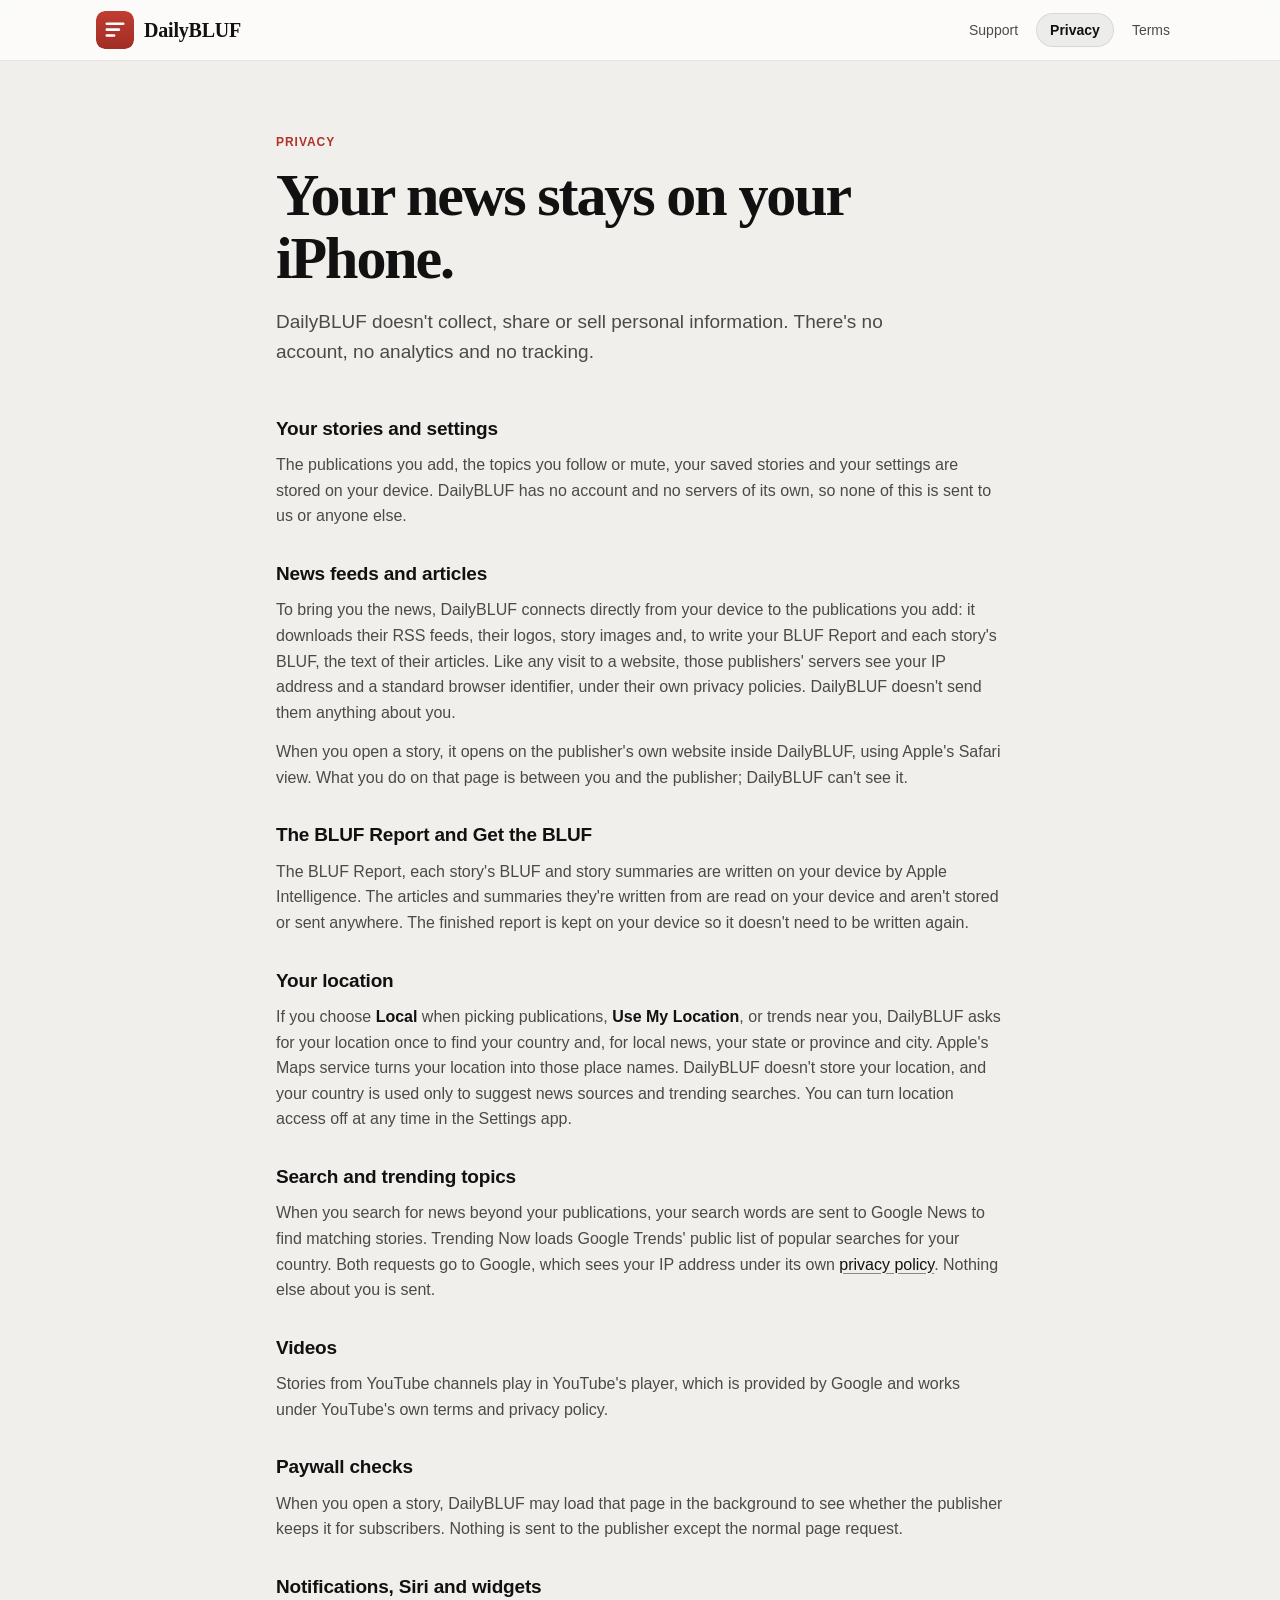
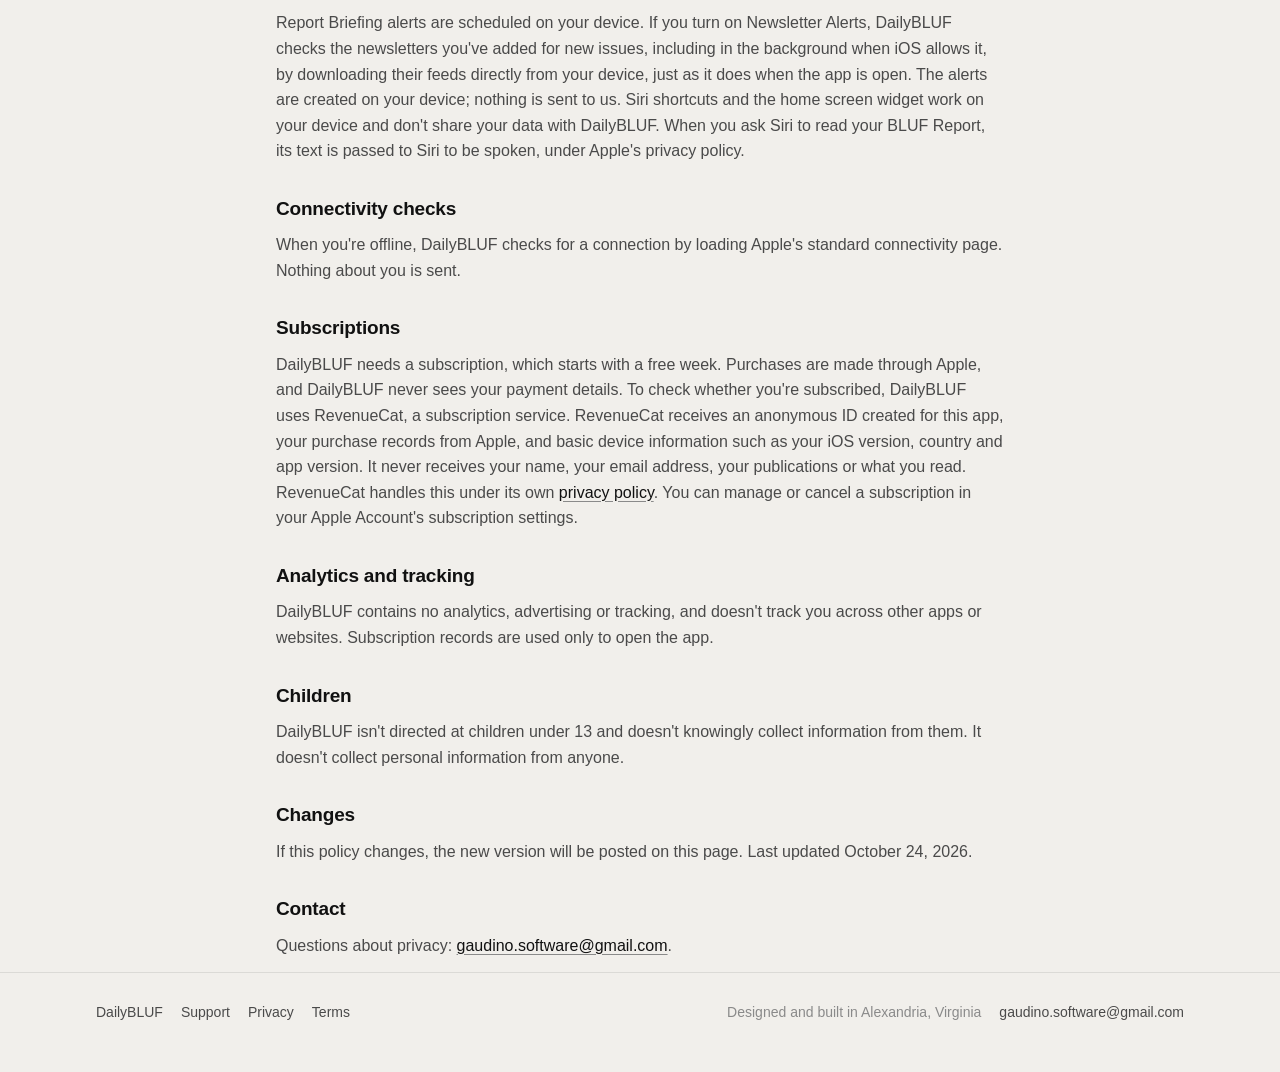
==== commit 31df2afc: "Add newsletter alerts to the privacy policy Co-Authored-By: Claude Opus 5.5 <noreply@anthropic.com>" ====
--- a/privacy.html
+++ b/privacy.html
@@ -51,7 +51,7 @@
   <p>When you open a story, DailyBLUF may load that page in the background to see whether the publisher keeps it for subscribers. Nothing is sent to the publisher except the normal page request.</p>
 
   <h3>Notifications, Siri and widgets</h3>
-  <p>Report Briefing alerts are scheduled on your device. Siri shortcuts and the home screen widget work on your device and don't share your data with DailyBLUF. When you ask Siri to read your BLUF Report, its text is passed to Siri to be spoken, under Apple's privacy policy.</p>
+  <p>Report Briefing alerts are scheduled on your device. If you turn on Newsletter Alerts, DailyBLUF checks the newsletters you've added for new issues, including in the background when iOS allows it, by downloading their feeds directly from your device, just as it does when the app is open. The alerts are created on your device; nothing is sent to us. Siri shortcuts and the home screen widget work on your device and don't share your data with DailyBLUF. When you ask Siri to read your BLUF Report, its text is passed to Siri to be spoken, under Apple's privacy policy.</p>
 
   <h3>Connectivity checks</h3>
   <p>When you're offline, DailyBLUF checks for a connection by loading Apple's standard connectivity page. Nothing about you is sent.</p>
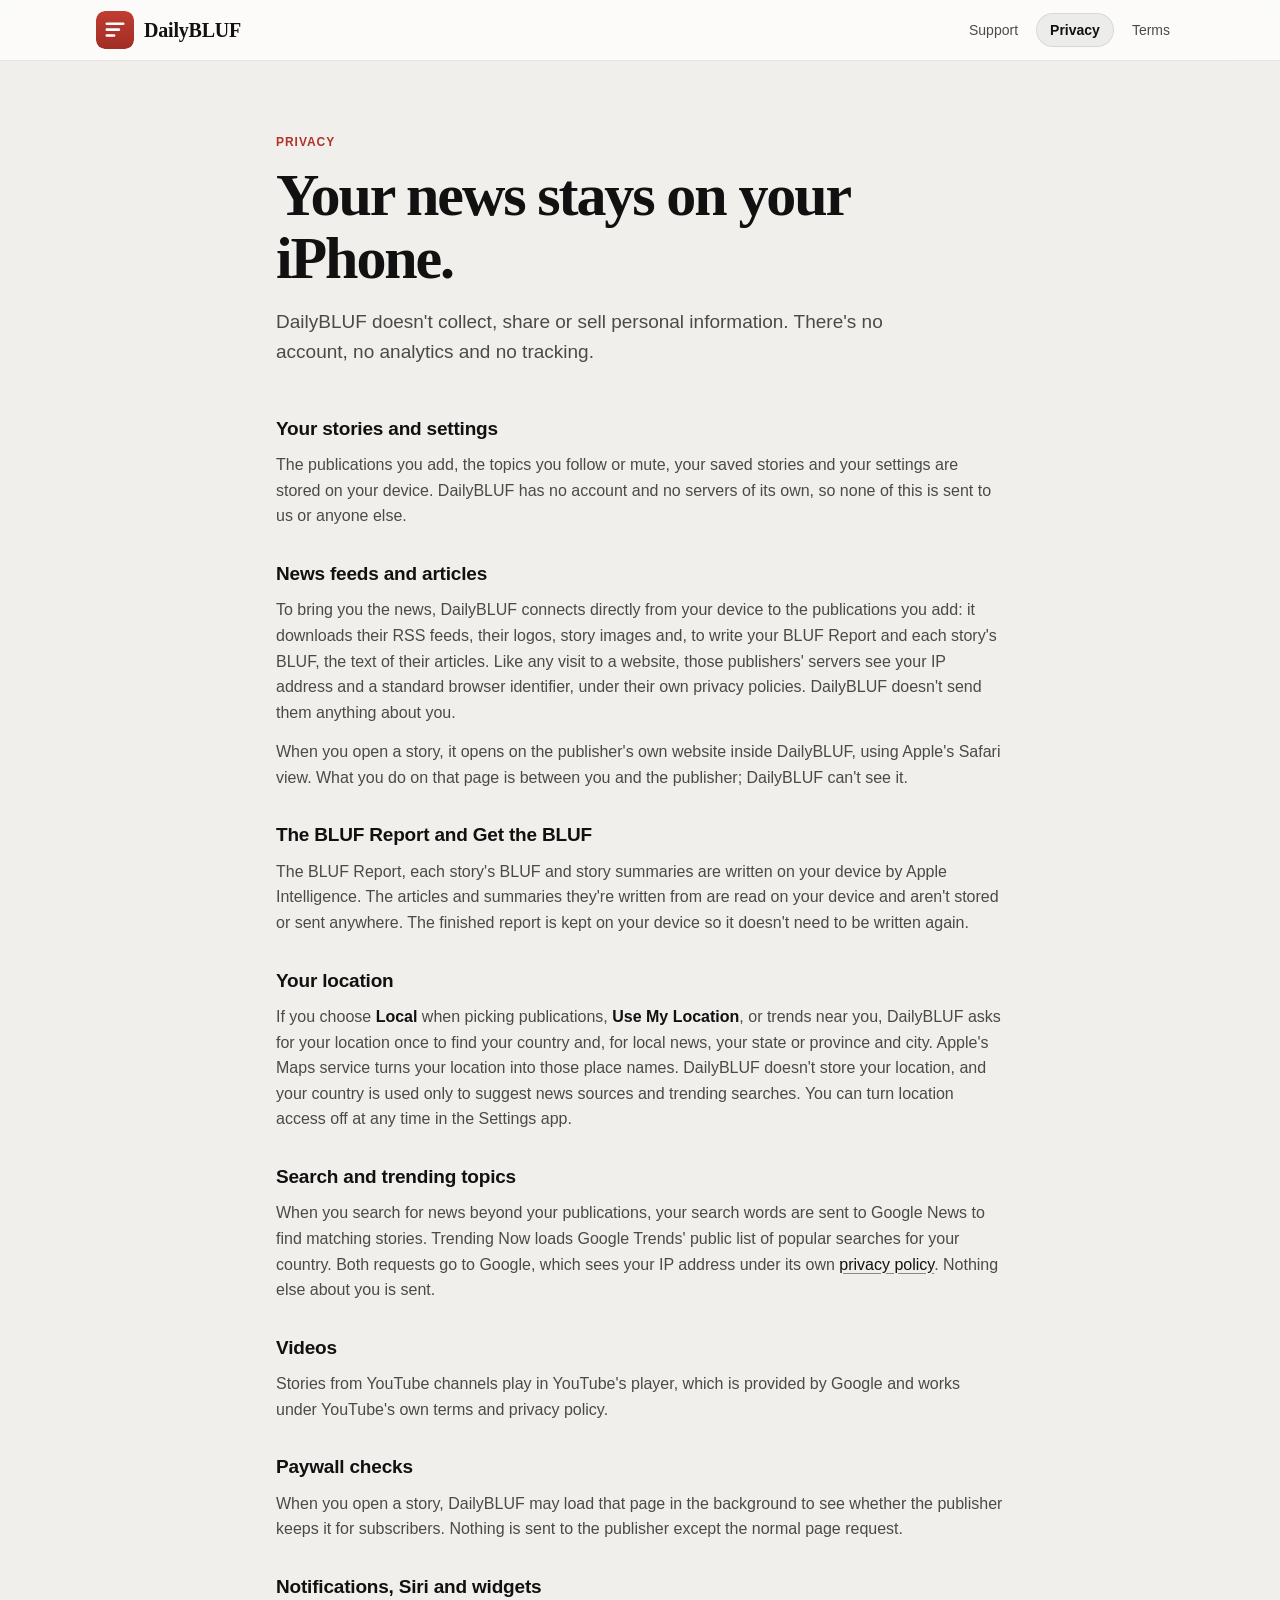
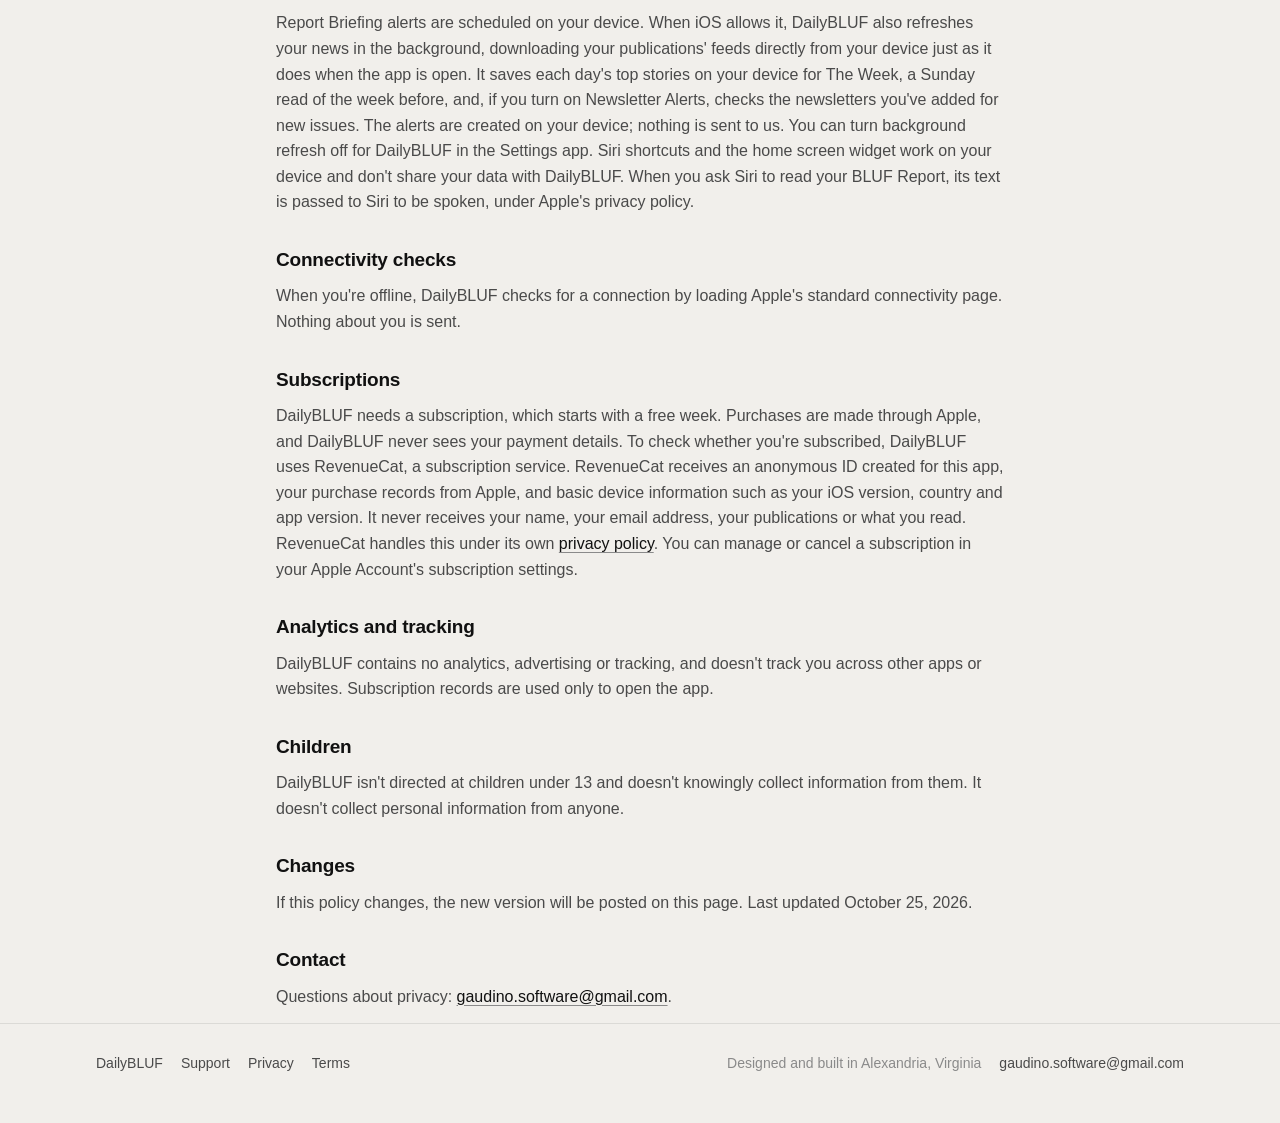
==== commit 052acef9: "Describe the background refresh and The Week in the privacy policy Co-Authored-By: Claude Opus 5.5 <" ====
--- a/privacy.html
+++ b/privacy.html
@@ -51,7 +51,7 @@
   <p>When you open a story, DailyBLUF may load that page in the background to see whether the publisher keeps it for subscribers. Nothing is sent to the publisher except the normal page request.</p>
 
   <h3>Notifications, Siri and widgets</h3>
-  <p>Report Briefing alerts are scheduled on your device. If you turn on Newsletter Alerts, DailyBLUF checks the newsletters you've added for new issues, including in the background when iOS allows it, by downloading their feeds directly from your device, just as it does when the app is open. The alerts are created on your device; nothing is sent to us. Siri shortcuts and the home screen widget work on your device and don't share your data with DailyBLUF. When you ask Siri to read your BLUF Report, its text is passed to Siri to be spoken, under Apple's privacy policy.</p>
+  <p>Report Briefing alerts are scheduled on your device. When iOS allows it, DailyBLUF also refreshes your news in the background, downloading your publications' feeds directly from your device just as it does when the app is open. It saves each day's top stories on your device for The Week, a Sunday read of the week before, and, if you turn on Newsletter Alerts, checks the newsletters you've added for new issues. The alerts are created on your device; nothing is sent to us. You can turn background refresh off for DailyBLUF in the Settings app. Siri shortcuts and the home screen widget work on your device and don't share your data with DailyBLUF. When you ask Siri to read your BLUF Report, its text is passed to Siri to be spoken, under Apple's privacy policy.</p>
 
   <h3>Connectivity checks</h3>
   <p>When you're offline, DailyBLUF checks for a connection by loading Apple's standard connectivity page. Nothing about you is sent.</p>
@@ -66,7 +66,7 @@
   <p>DailyBLUF isn't directed at children under 13 and doesn't knowingly collect information from them. It doesn't collect personal information from anyone.</p>
 
   <h3>Changes</h3>
-  <p>If this policy changes, the new version will be posted on this page. Last updated October 24, 2026.</p>
+  <p>If this policy changes, the new version will be posted on this page. Last updated October 25, 2026.</p>
 
   <h3>Contact</h3>
   <p>Questions about privacy: <a href="mailto:gaudino.software@gmail.com">gaudino.software@gmail.com</a>.</p>
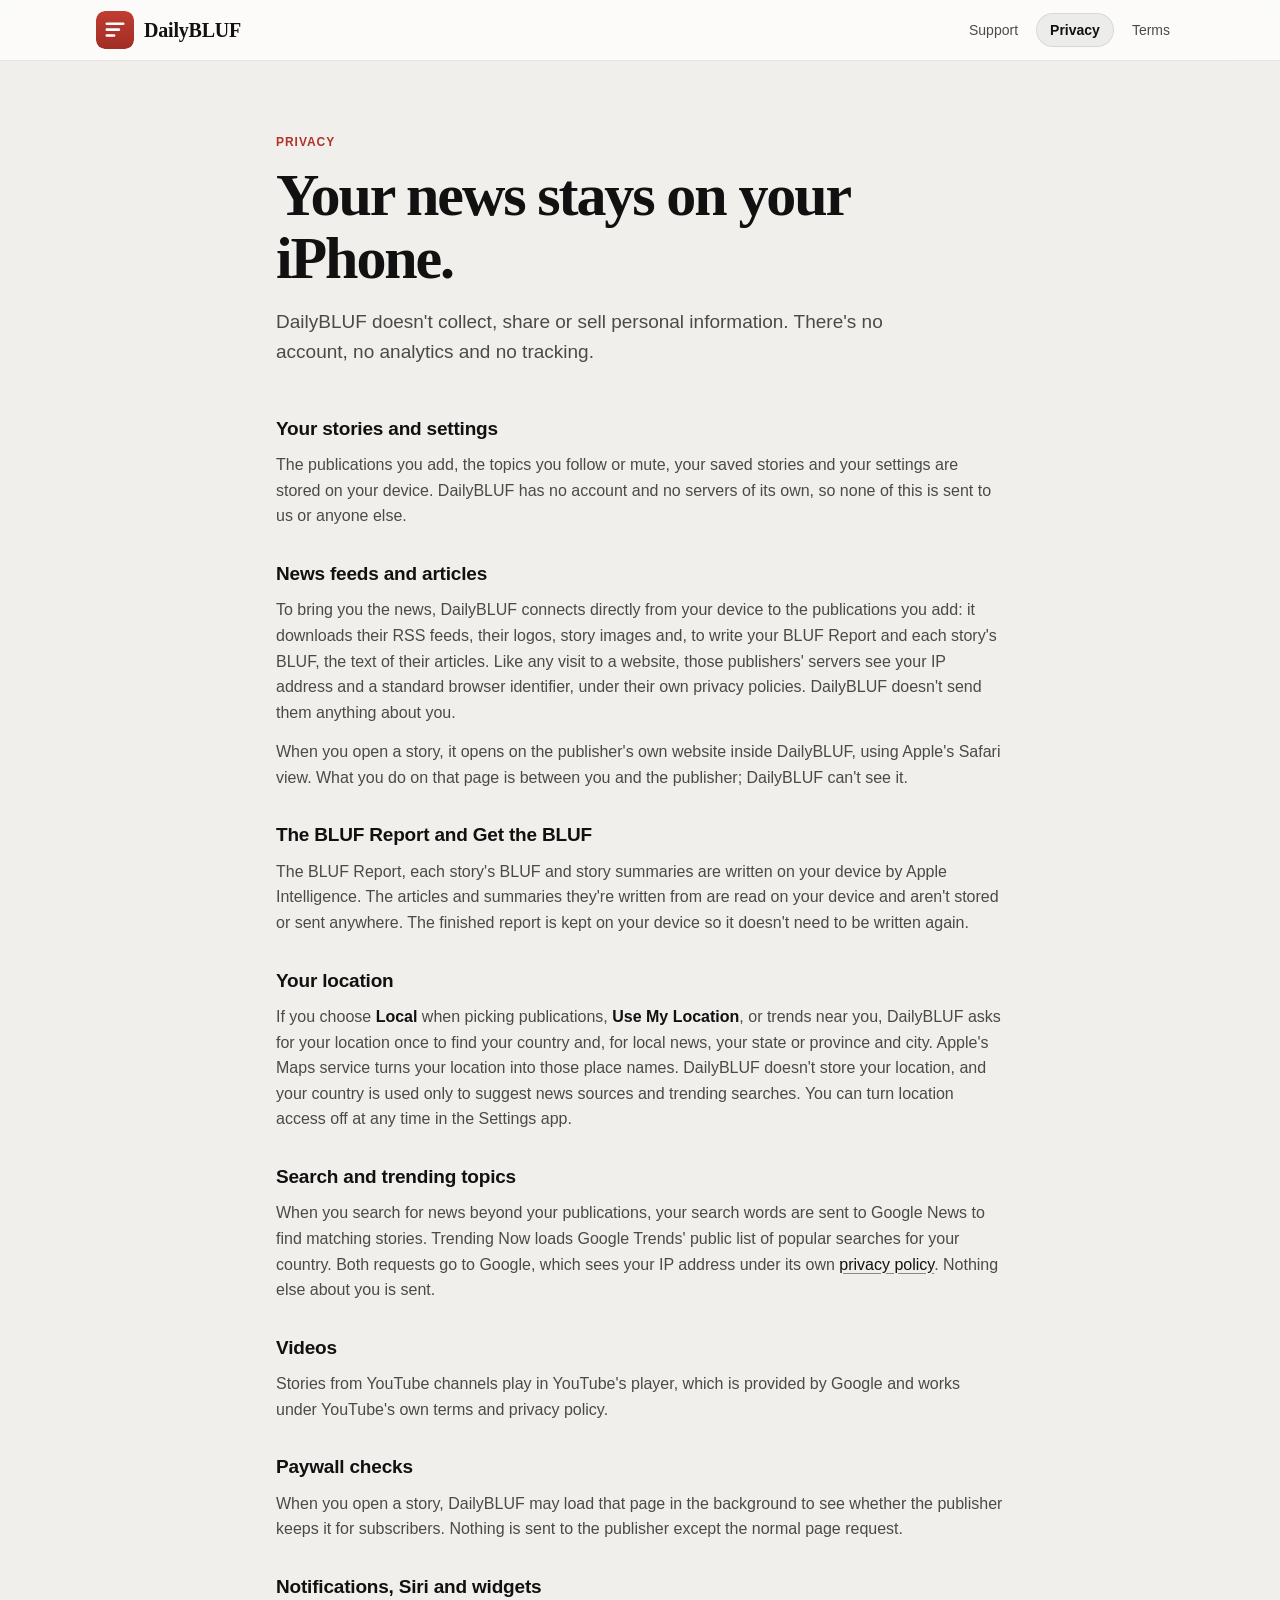
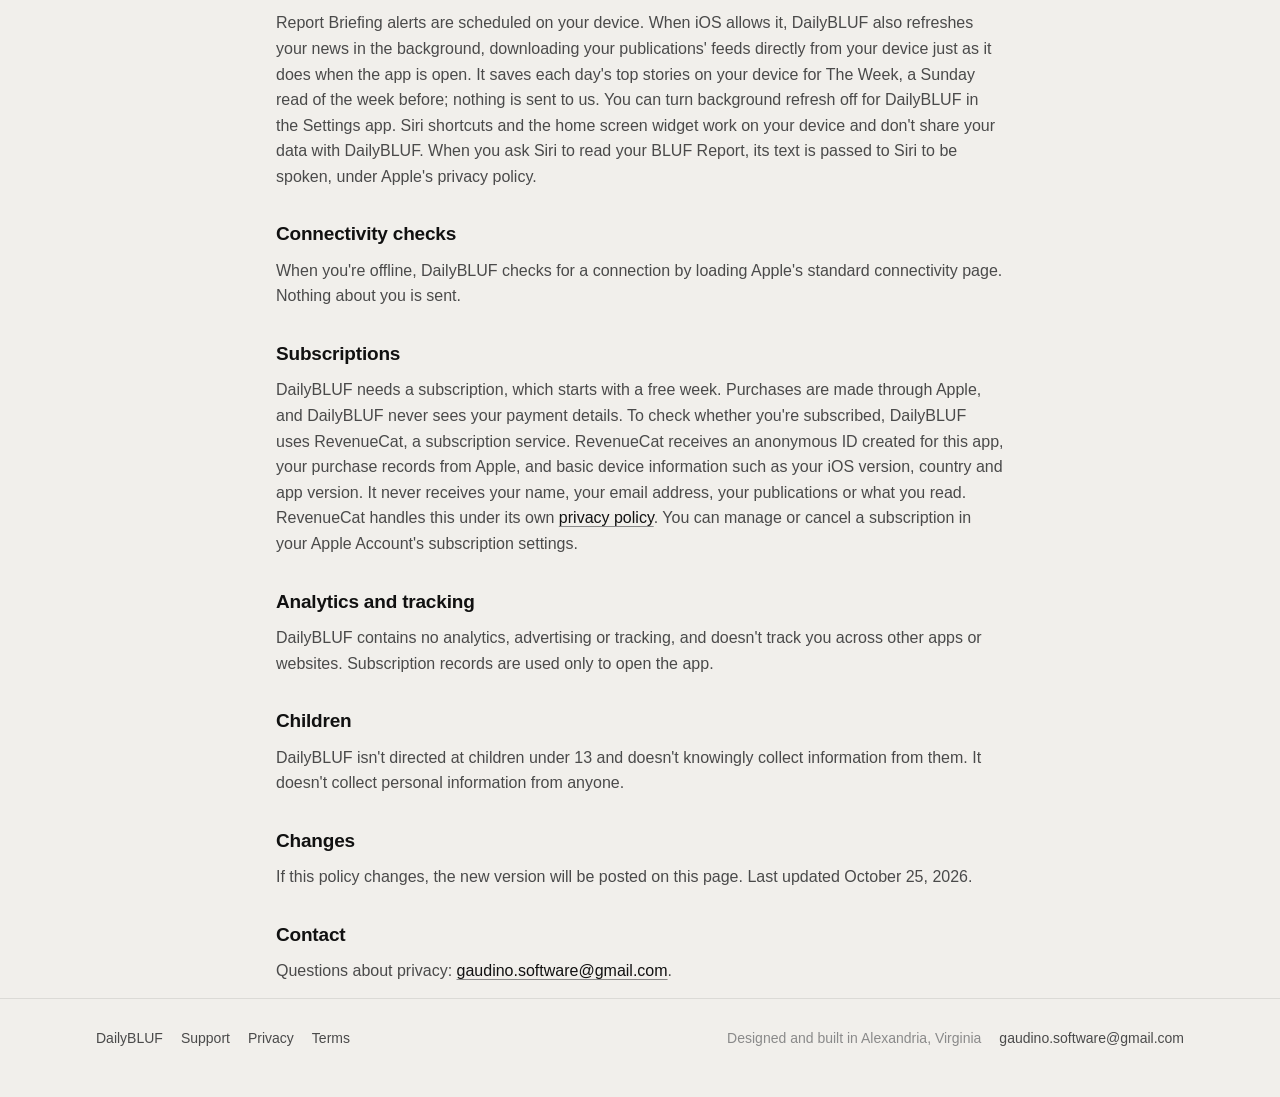
==== commit a59b6854: "Remove newsletter alerts from the privacy policy Co-Authored-By: Claude Opus 5.5 <noreply@anthropic." ====
--- a/privacy.html
+++ b/privacy.html
@@ -51,7 +51,7 @@
   <p>When you open a story, DailyBLUF may load that page in the background to see whether the publisher keeps it for subscribers. Nothing is sent to the publisher except the normal page request.</p>
 
   <h3>Notifications, Siri and widgets</h3>
-  <p>Report Briefing alerts are scheduled on your device. When iOS allows it, DailyBLUF also refreshes your news in the background, downloading your publications' feeds directly from your device just as it does when the app is open. It saves each day's top stories on your device for The Week, a Sunday read of the week before, and, if you turn on Newsletter Alerts, checks the newsletters you've added for new issues. The alerts are created on your device; nothing is sent to us. You can turn background refresh off for DailyBLUF in the Settings app. Siri shortcuts and the home screen widget work on your device and don't share your data with DailyBLUF. When you ask Siri to read your BLUF Report, its text is passed to Siri to be spoken, under Apple's privacy policy.</p>
+  <p>Report Briefing alerts are scheduled on your device. When iOS allows it, DailyBLUF also refreshes your news in the background, downloading your publications' feeds directly from your device just as it does when the app is open. It saves each day's top stories on your device for The Week, a Sunday read of the week before; nothing is sent to us. You can turn background refresh off for DailyBLUF in the Settings app. Siri shortcuts and the home screen widget work on your device and don't share your data with DailyBLUF. When you ask Siri to read your BLUF Report, its text is passed to Siri to be spoken, under Apple's privacy policy.</p>
 
   <h3>Connectivity checks</h3>
   <p>When you're offline, DailyBLUF checks for a connection by loading Apple's standard connectivity page. Nothing about you is sent.</p>
